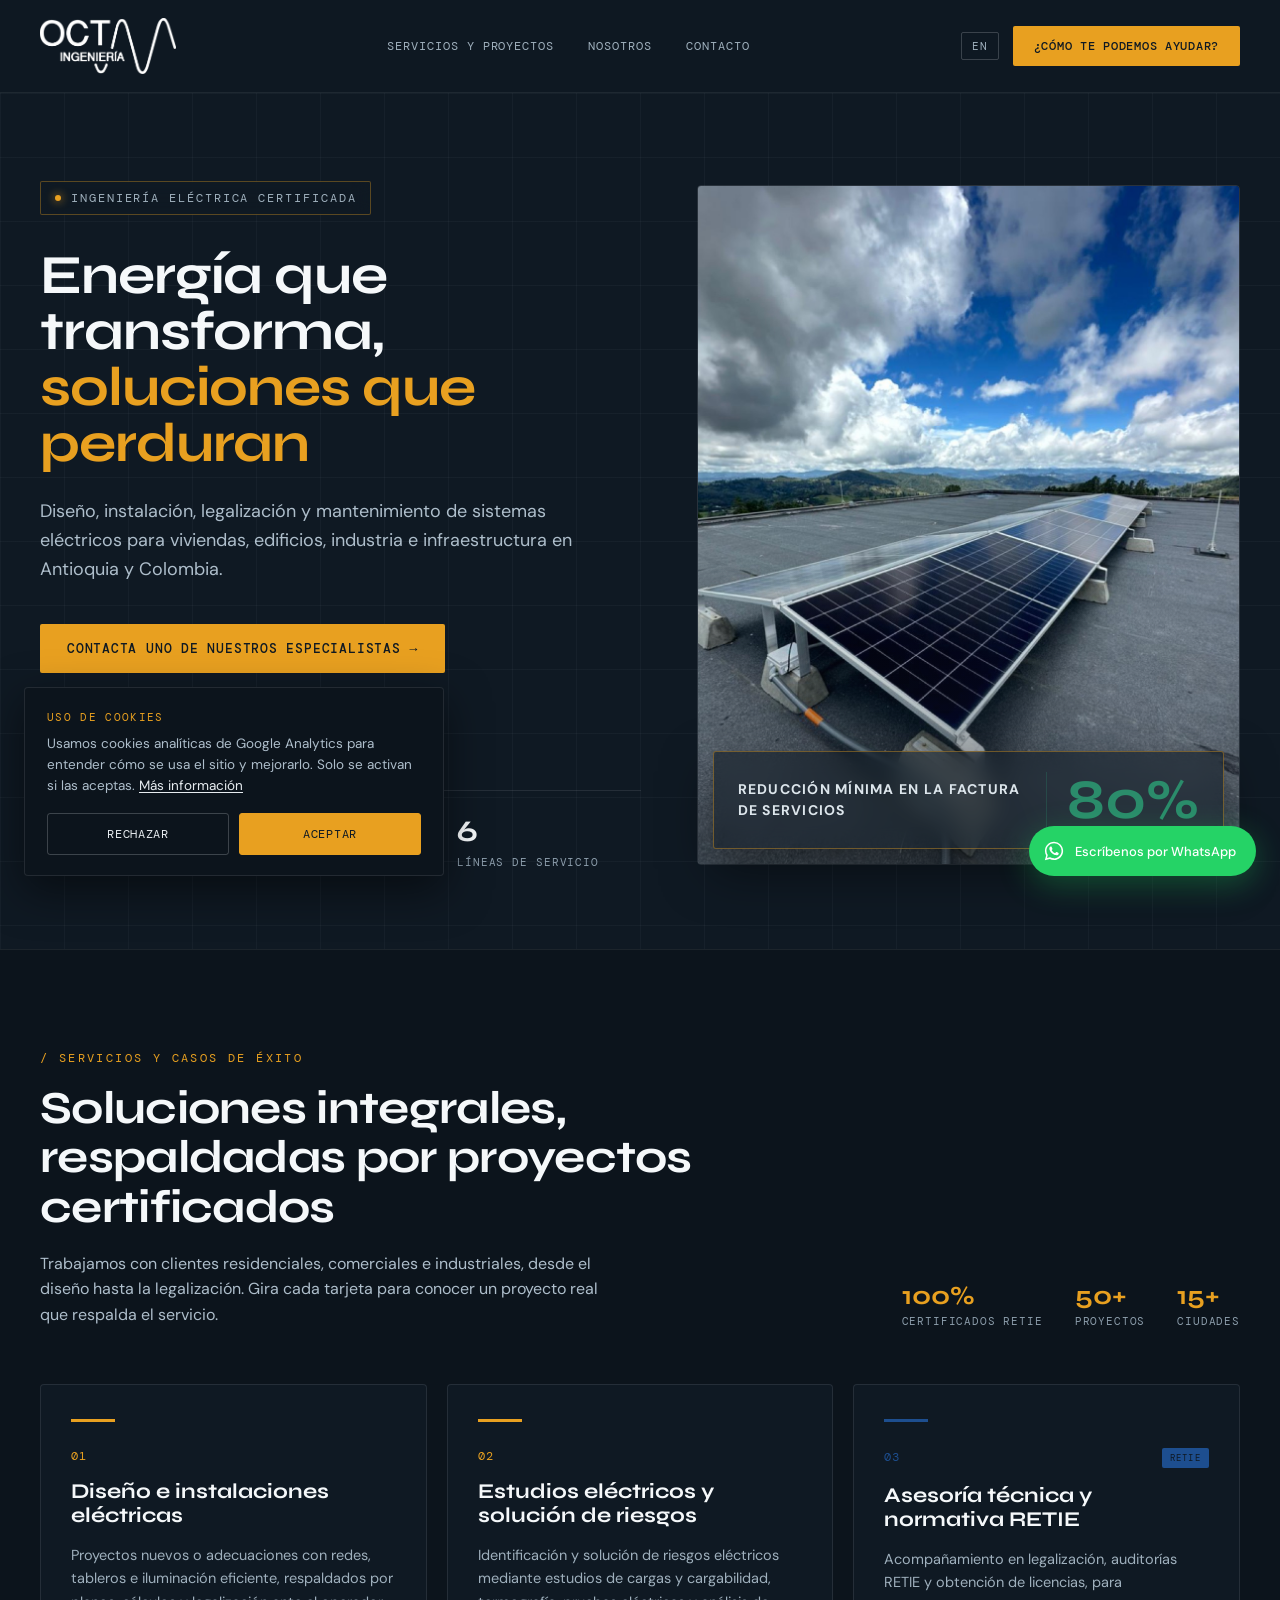
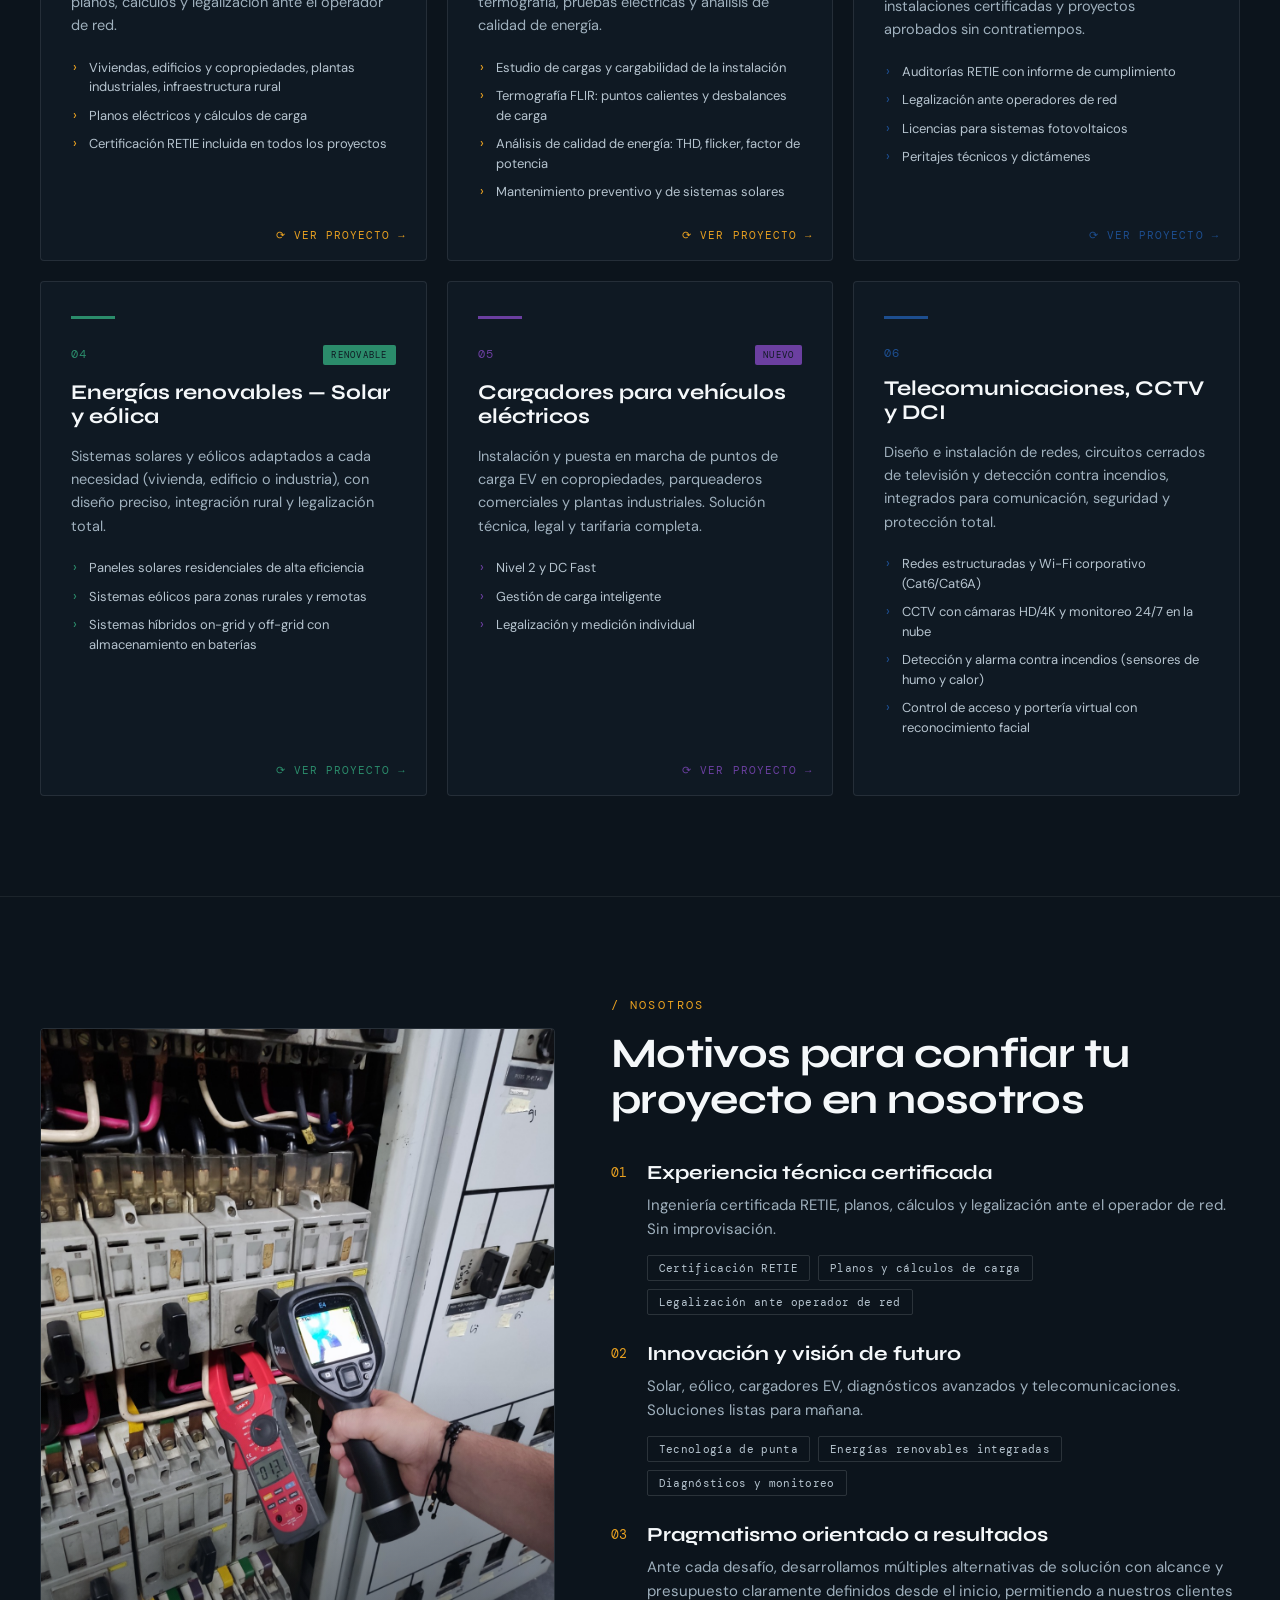
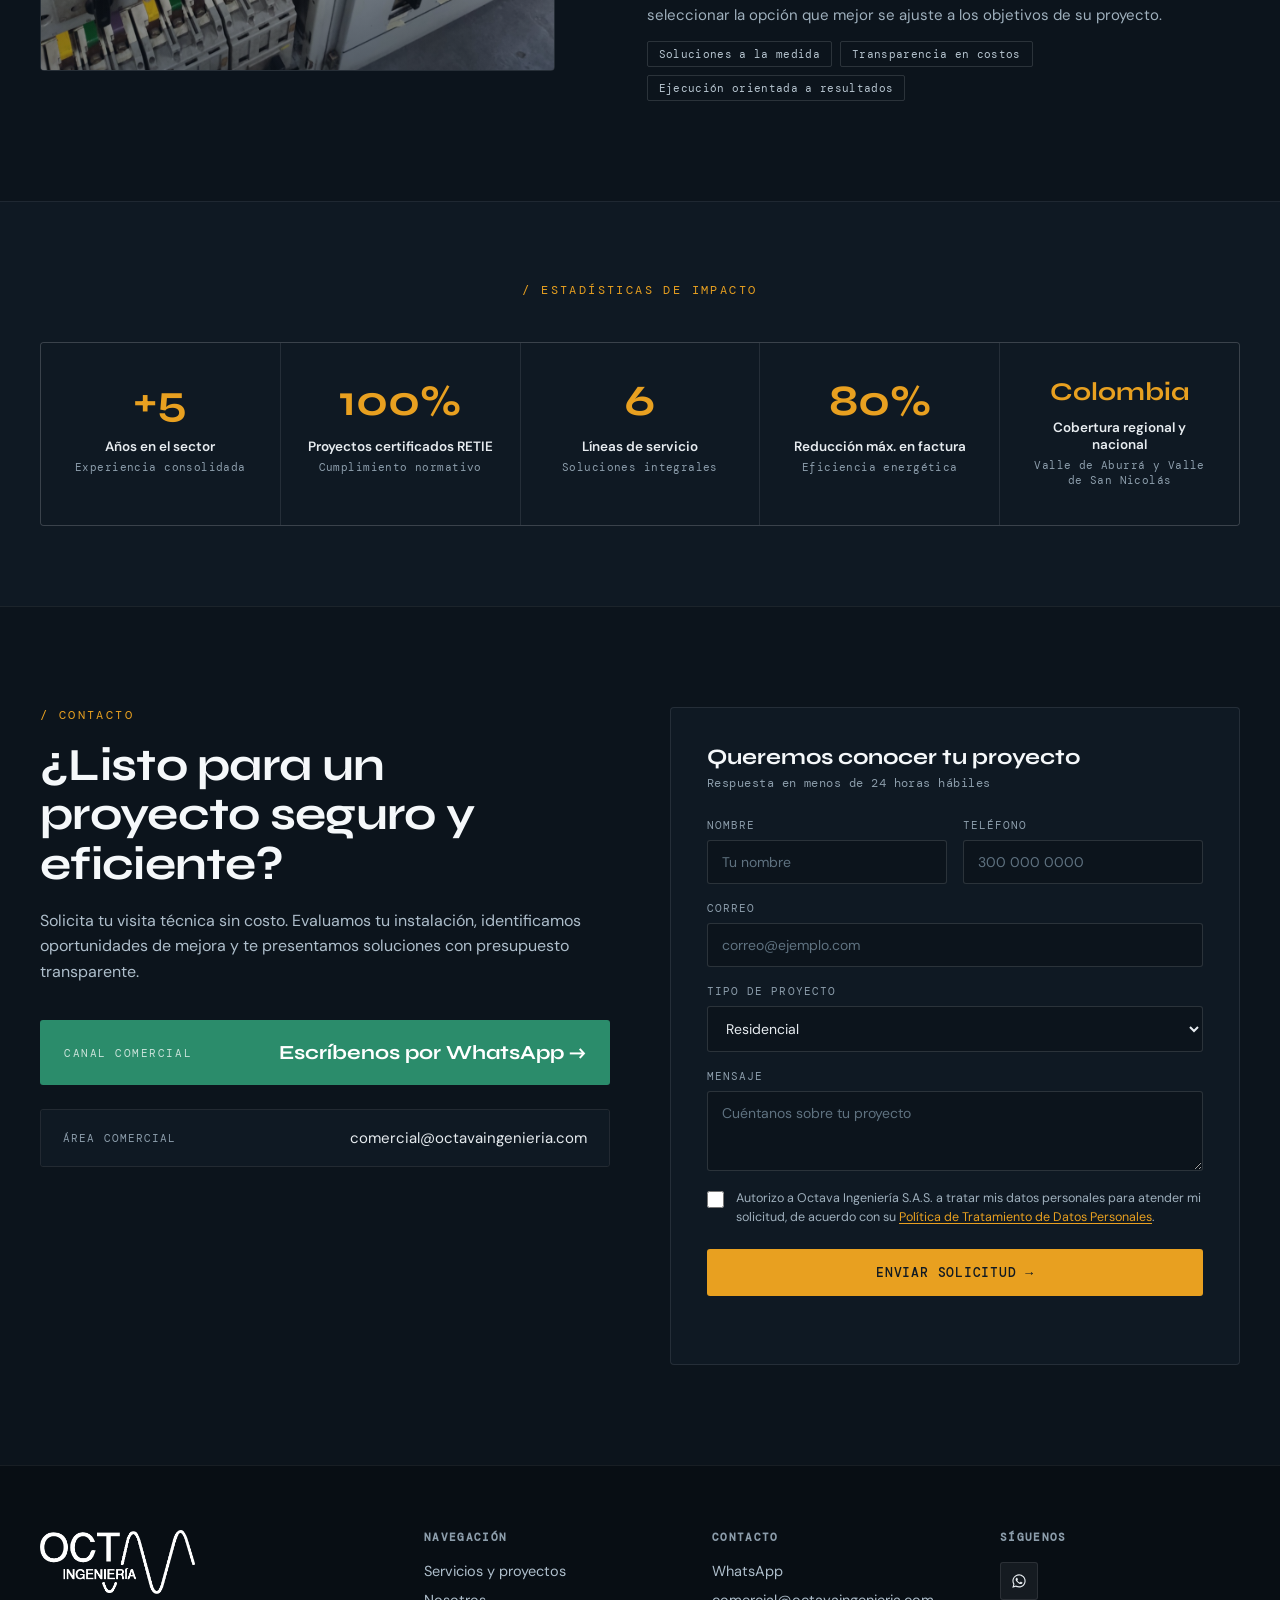
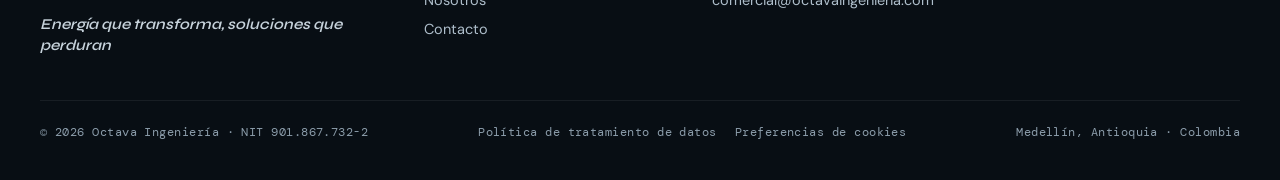
==== index.html @ 5c4cc271 "Activa GA4 con aviso de cookies, política de datos y corrige errores del formulario - GA4 (G-5WEMXD4" ====
<!DOCTYPE html>
<html lang="es">
<head>
<meta charset="UTF-8">
<meta name="viewport" content="width=device-width, initial-scale=1.0">
<!-- Google Analytics 4 (se carga solo con consentimiento) -->
<script>
  window.dataLayer = window.dataLayer || [];
  function gtag(){dataLayer.push(arguments);}
  (function () {
    var ID = "G-5WEMXD4L73", KEY = "octava_cookie_consent", loaded = false, saved = null;
    try { saved = localStorage.getItem(KEY); } catch (e) {}
    gtag("consent", "default", { ad_storage: "denied", ad_user_data: "denied", ad_personalization: "denied", analytics_storage: "denied" });
    function load() {
      window.octavaGaActive = true;
      gtag("consent", "update", { analytics_storage: "granted" });
      if (loaded) return;
      loaded = true;
      var s = document.createElement("script");
      s.async = true;
      s.src = "https://www.googletagmanager.com/gtag/js?id=" + ID;
      document.head.appendChild(s);
      gtag("js", new Date());
      gtag("config", ID);
    }
    window.octavaConsent = function (value) {
      if (value === "granted") { load(); }
      else { window.octavaGaActive = false; gtag("consent", "update", { analytics_storage: "denied" }); }
    };
    if (saved === "granted") load();
  })();
</script>
<title>Octava Ingeniería | Instalaciones Eléctricas y Energías Renovables — Medellín, Antioquia</title>
<meta name="description" content="Ingeniería eléctrica certificada RETIE en Medellín y Antioquia: instalaciones, energía solar y eólica, cargadores EV, CCTV y diagnósticos avanzados para vivienda, edificios e industria.">
<meta name="keywords" content="ingeniería eléctrica Medellín, instalaciones eléctricas Antioquia, paneles solares Medellín, cargadores eléctricos copropiedad, RETIE Colombia, mantenimiento eléctrico, energías renovables Antioquia, CCTV Medellín">
<meta name="robots" content="index, follow">
<meta name="author" content="Octava Ingeniería S.A.S.">
<link rel="canonical" href="https://octavaingenieria.com/">
<link rel="alternate" hreflang="es" href="https://octavaingenieria.com/">
<link rel="alternate" hreflang="en" href="https://octavaingenieria.com/en/">
<link rel="alternate" hreflang="x-default" href="https://octavaingenieria.com/">

<meta property="og:type" content="website">
<meta property="og:locale" content="es_CO">
<meta property="og:title" content="Octava Ingeniería | Energía que transforma, soluciones que perduran">
<meta property="og:description" content="Ingeniería eléctrica certificada para vivienda, edificios e industria en Antioquia. RETIE, solar, eólica, cargadores EV, CCTV y diagnósticos avanzados.">
<meta property="og:url" content="https://octavaingenieria.com/">
<meta property="og:site_name" content="Octava Ingeniería S.A.S.">
<meta property="og:image" content="https://octavaingenieria.com/assets/img/hero.jpg">
<meta name="twitter:card" content="summary_large_image">
<meta name="twitter:title" content="Octava Ingeniería | Energía que transforma, soluciones que perduran">
<meta name="twitter:description" content="Ingeniería eléctrica certificada para vivienda, edificios e industria en Antioquia. RETIE, solar, eólica, cargadores EV, CCTV y diagnósticos avanzados.">
<meta name="twitter:image" content="https://octavaingenieria.com/assets/img/hero.jpg">

<link rel="icon" type="image/svg+xml" href="data:image/svg+xml,%3Csvg xmlns='http://www.w3.org/2000/svg' viewBox='0 0 32 32'%3E%3Crect width='32' height='32' fill='%230F1923'/%3E%3Cpath d='M2 16 L8 16 L11 8 L16 24 L19 16 L30 16' stroke='%23E8A020' stroke-width='2.5' fill='none' stroke-linecap='square'/%3E%3C/svg%3E">

<link rel="preconnect" href="https://fonts.googleapis.com">
<link rel="preconnect" href="https://fonts.gstatic.com" crossorigin>
<link href="https://fonts.googleapis.com/css2?family=DM+Sans:opsz,wght@9..40,400;9..40,500;9..40,600;9..40,700&family=DM+Mono:wght@400;500&family=Syne:wght@600;700;800&display=swap" rel="stylesheet">
<link rel="stylesheet" href="/assets/css/style.css?v=d488192d">

<script type="application/ld+json">
{
  "@context": "https://schema.org",
  "@type": "ElectricalUtility",
  "name": "Octava Ingeniería S.A.S.",
  "alternateName": "Octava Ingeniería",
  "description": "Ingeniería eléctrica certificada RETIE en Medellín y Antioquia: instalaciones, energía solar y eólica, cargadores EV, CCTV y diagnósticos avanzados para vivienda, edificios e industria.",
  "url": "https://octavaingenieria.com/",
  "telephone": "+573193488565",
  "email": "comercial@octavaingenieria.com",
  "taxID": "901.867.732-2",
  "address": {
    "@type": "PostalAddress",
    "streetAddress": "Calle 42C #88-64",
    "addressLocality": "Medellín",
    "addressRegion": "Antioquia",
    "addressCountry": "CO"
  },
  "geo": {
    "@type": "GeoCoordinates",
    "latitude": 6.2442,
    "longitude": -75.5812
  },
  "areaServed": "CO",
  "openingHoursSpecification": [
    {
      "@type": "OpeningHoursSpecification",
      "dayOfWeek": [
        "Monday",
        "Tuesday",
        "Wednesday",
        "Thursday",
        "Friday"
      ],
      "opens": "08:00",
      "closes": "18:00"
    },
    {
      "@type": "OpeningHoursSpecification",
      "dayOfWeek": [
        "Saturday"
      ],
      "opens": "09:00",
      "closes": "13:00"
    }
  ],
  "sameAs": [
    "https://wa.me/573193488565"
  ]
}
</script>
</head>
<body>
<a class="skip-link" href="#main">Saltar al contenido principal</a>

<header class="site-nav">
  <div class="nav-row">
    <a href="/" class="nav-logo" aria-label="Octava Ingeniería S.A.S.">
      <img src="/assets/img/logo-blanco.png" alt="Octava Ingeniería S.A.S." width="175" height="56">
    </a>
    <nav class="nav-links" aria-label="Navegación principal">
      <a class="nl" href="#servicios">Servicios y proyectos</a>
      <a class="nl" href="#nosotros">Nosotros</a>
      <a class="nl" href="#contacto">Contacto</a>
    </nav>
    <div style="display:flex;align-items:center;gap:14px">
      <a class="lang-switch" href="/en/" hreflang="en">EN</a>
      <a href="#contacto" class="btn btn-amber nav-cta btn-bulb">¿Cómo te podemos ayudar?</a>
      <button type="button" class="burger r-burger" data-burger aria-label="Abrir menú" aria-expanded="false">☰</button>
    </div>
  </div>
  <nav class="mobile-menu" data-mobile-menu aria-label="Menú móvil">
    <a href="#servicios">Servicios y proyectos</a>
    <a href="#nosotros">Nosotros</a>
    <a href="#contacto">Contacto</a>
    <a class="mm-lang" href="/en/">EN</a>
  </nav>
</header>

<main id="main">

  <!-- HERO -->
  <section class="hero" id="inicio" aria-label="Hero">
    <div class="hero-grid-bg"></div>
    <div class="wrap">
      <div class="hero-inner">
        <div>
          <div class="hero-in d1 hero-eyebrow glass"><span class="dot"></span>Ingeniería eléctrica certificada</div>
          <h1 class="hero-in d2">Energía que transforma, <span class="accent">soluciones que perduran</span></h1>
          <p class="hero-sub hero-in d3">Diseño, instalación, legalización y mantenimiento de sistemas eléctricos para viviendas, edificios, industria e infraestructura en Antioquia y Colombia.</p>
          <div class="hero-ctas hero-in d4">
            <a href="#contacto" class="btn btn-amber btn-bulb">Contacta uno de nuestros especialistas →</a>
            <a href="https://wa.me/573193488565" target="_blank" rel="noopener" class="btn btn-outline btn-battery">Escríbenos por WhatsApp</a>
          </div>
          <div class="hero-figures hero-in d5">
          <div class="hero-figure">
            <div class="num">+5</div>
            <div class="lbl">Años en el sector</div>
          </div>
          <div class="hero-figure">
            <div class="num">100%</div>
            <div class="lbl">Certificados RETIE</div>
          </div>
          <div class="hero-figure">
            <div class="num">6</div>
            <div class="lbl">Líneas de servicio</div>
          </div></div>
        </div>
        <div class="hero-photo">
          <div class="hero-photo-frame">
            <img id="heroImg" src="/assets/img/hero.jpg" alt="Paneles solares fotovoltaicos instalados en cubierta, con cordillera de Antioquia al fondo — proyecto de energía solar de Octava Ingeniería" width="960" height="1200">
          </div>
          <div class="hero-badge glass hero-in d5">
            <div class="lbl">Reducción mínima en la factura de servicios</div>
            <div class="divider"></div>
            <div class="val">80%</div>
          </div>
        </div>
      </div>
    </div>
  </section>

  <!-- SERVICIOS -->
  <section id="servicios" class="section" aria-label="Servicios">
    <div class="section-inner">
      <div class="svc-head rv">
        <div class="copy">
          <div class="eyebrow">/ Servicios y casos de éxito</div>
          <h2 class="h2">Soluciones integrales, respaldadas por proyectos certificados</h2>
          <p class="lead">Trabajamos con clientes residenciales, comerciales e industriales, desde el diseño hasta la legalización. Gira cada tarjeta para conocer un proyecto real que respalda el servicio.</p>
        </div>
        <div class="svc-stats">
          <div class="stat">
            <div class="num">100%</div>
            <div class="lbl">Certificados RETIE</div>
          </div>
          <div class="stat">
            <div class="num">50+</div>
            <div class="lbl">Proyectos</div>
          </div>
          <div class="stat">
            <div class="num">15+</div>
            <div class="lbl">Ciudades</div>
          </div></div>
      </div>
      <div class="svc-grid r-svc">
      <div class="svc-card rv can-flip">
        <div class="flip-inner">
        <div class="flip-front" style="">
          <div class="bar bg-amber"></div>
          <div class="row-top">
            <span class="idx color-amber">01</span>
            
          </div>
          <h3>Diseño e instalaciones eléctricas</h3>
          <p>Proyectos nuevos o adecuaciones con redes, tableros e iluminación eficiente, respaldados por planos, cálculos y legalización ante el operador de red.</p>
          <ul class="bullets"><li><span class="chev color-amber">›</span><span>Viviendas, edificios y copropiedades, plantas industriales, infraestructura rural</span></li><li><span class="chev color-amber">›</span><span>Planos eléctricos y cálculos de carga</span></li><li><span class="chev color-amber">›</span><span>Certificación RETIE incluida en todos los proyectos</span></li></ul>
          <div class="flip-hint color-amber">⟳ Ver proyecto →</div>
        </div>
        <div class="flip-back border-amber">
          <img src="/assets/img/back-01.jpg" alt="Interior residencial con instalación de iluminación certificada por Octava Ingeniería" loading="lazy">
          <div class="scrim"></div>
          <div class="content">
            <span class="cat bg-amber">Instalación eléctrica</span>
            <div class="body">
              <ul class="bullets"></ul>
              
              <div class="loc"><span class="color-amber">◆</span>Rionegro, Antioquia · Copropiedad</div>
              <div class="title">Instalación eléctrica — Propiedad horizontal</div>
              <div>
                <div class="result-rule"></div>
                <div class="result-lbl">Resultado</div>
                <div class="result-val">Zonas comunes y apartamentos completamente iluminados</div>
              </div>
            </div>
          </div>
        </div>
        </div>
      </div>
      <div class="svc-card rv can-flip">
        <div class="flip-inner">
        <div class="flip-front" style="">
          <div class="bar bg-amber"></div>
          <div class="row-top">
            <span class="idx color-amber">02</span>
            
          </div>
          <h3>Estudios eléctricos y solución de riesgos</h3>
          <p>Identificación y solución de riesgos eléctricos mediante estudios de cargas y cargabilidad, termografía, pruebas eléctricas y análisis de calidad de energía.</p>
          <ul class="bullets"><li><span class="chev color-amber">›</span><span>Estudio de cargas y cargabilidad de la instalación</span></li><li><span class="chev color-amber">›</span><span>Termografía FLIR: puntos calientes y desbalances de carga</span></li><li><span class="chev color-amber">›</span><span>Análisis de calidad de energía: THD, flicker, factor de potencia</span></li><li><span class="chev color-amber">›</span><span>Mantenimiento preventivo y de sistemas solares</span></li></ul>
          <div class="flip-hint color-amber">⟳ Ver proyecto →</div>
        </div>
        <div class="flip-back border-amber">
          <img src="/assets/img/back-02.jpg" alt="Cámara termográfica FLIR detectando puntos calientes en un tablero eléctrico durante un diagnóstico de Octava Ingeniería" loading="lazy">
          <div class="scrim"></div>
          <div class="content">
            <span class="cat bg-amber">Termografía</span>
            <div class="body">
              <ul class="bullets"></ul>
              
              <div class="loc"><span class="color-amber">◆</span>Medellín, Antioquia · Sistema eléctrico</div>
              <div class="title">Diagnóstico termográfico — Sistema eléctrico</div>
              <div>
                <div class="result-rule"></div>
                <div class="result-lbl">Resultado</div>
                <div class="result-val">3 fallas críticas detectadas · 0 interrupciones</div>
              </div>
            </div>
          </div>
        </div>
        </div>
      </div>
      <div class="svc-card rv can-flip">
        <div class="flip-inner">
        <div class="flip-front" style="">
          <div class="bar bg-blue"></div>
          <div class="row-top">
            <span class="idx color-blue">03</span>
            <span class="tag bg-blue" style="color:#0F1923">RETIE</span>
          </div>
          <h3>Asesoría técnica y normativa RETIE</h3>
          <p>Acompañamiento en legalización, auditorías RETIE y obtención de licencias, para instalaciones certificadas y proyectos aprobados sin contratiempos.</p>
          <ul class="bullets"><li><span class="chev color-blue">›</span><span>Auditorías RETIE con informe de cumplimiento</span></li><li><span class="chev color-blue">›</span><span>Legalización ante operadores de red</span></li><li><span class="chev color-blue">›</span><span>Licencias para sistemas fotovoltaicos</span></li><li><span class="chev color-blue">›</span><span>Peritajes técnicos y dictámenes</span></li></ul>
          <div class="flip-hint color-blue">⟳ Ver proyecto →</div>
        </div>
        <div class="flip-back border-blue">
          <img src="/assets/img/back-03.jpg" alt="Tablero eléctrico industrial con conexiones de cobre revisadas durante una auditoría técnica de Octava Ingeniería" loading="lazy">
          <div class="scrim"></div>
          <div class="content">
            <span class="cat bg-blue">Industrial</span>
            <div class="body">
              <ul class="bullets"></ul>
              
              <div class="loc"><span class="color-blue">◆</span>Itagüí, Antioquia · Industrial</div>
              <div class="title">Adecuación eléctrica — Planta de producción</div>
              <div>
                <div class="result-rule"></div>
                <div class="result-lbl">Resultado</div>
                <div class="result-val">Certificado RETIE · reducción del 30% en consumo</div>
              </div>
            </div>
          </div>
        </div>
        </div>
      </div>
      <div class="svc-card rv can-flip">
        <div class="flip-inner">
        <div class="flip-front" style="">
          <div class="bar bg-green"></div>
          <div class="row-top">
            <span class="idx color-green">04</span>
            <span class="tag bg-green" style="color:#0F1923">Renovable</span>
          </div>
          <h3>Energías renovables — Solar y eólica</h3>
          <p>Sistemas solares y eólicos adaptados a cada necesidad (vivienda, edificio o industria), con diseño preciso, integración rural y legalización total.</p>
          <ul class="bullets"><li><span class="chev color-green">›</span><span>Paneles solares residenciales de alta eficiencia</span></li><li><span class="chev color-green">›</span><span>Sistemas eólicos para zonas rurales y remotas</span></li><li><span class="chev color-green">›</span><span>Sistemas híbridos on-grid y off-grid con almacenamiento en baterías</span></li></ul>
          <div class="flip-hint color-green">⟳ Ver proyecto →</div>
        </div>
        <div class="flip-back border-green">
          <img src="/assets/img/back-04.jpg" alt="Paneles solares fotovoltaicos instalados en cubierta de vivienda unifamiliar en El Retiro, Antioquia" loading="lazy">
          <div class="scrim"></div>
          <div class="content">
            <span class="cat bg-green">Solar fotovoltaico</span>
            <div class="body">
              <ul class="bullets"></ul>
              
              <div class="loc"><span class="color-green">◆</span>El Retiro, Antioquia · Residencial</div>
              <div class="title">Sistema solar fotovoltaico — Vivienda unifamiliar</div>
              <div>
                <div class="result-rule"></div>
                <div class="result-lbl">Resultado</div>
                <div class="result-val">Reducción del 80% en el valor de la factura de servicios</div>
              </div>
            </div>
          </div>
        </div>
        </div>
      </div>
      <div class="svc-card rv can-flip">
        <div class="flip-inner">
        <div class="flip-front" style="">
          <div class="bar bg-violet"></div>
          <div class="row-top">
            <span class="idx color-violet">05</span>
            <span class="tag bg-violet" style="color:#0F1923">Nuevo</span>
          </div>
          <h3>Cargadores para vehículos eléctricos</h3>
          <p>Instalación y puesta en marcha de puntos de carga EV en copropiedades, parqueaderos comerciales y plantas industriales. Solución técnica, legal y tarifaria completa.</p>
          <ul class="bullets"><li><span class="chev color-violet">›</span><span>Nivel 2 y DC Fast</span></li><li><span class="chev color-violet">›</span><span>Gestión de carga inteligente</span></li><li><span class="chev color-violet">›</span><span>Legalización y medición individual</span></li></ul>
          <div class="flip-hint color-violet">⟳ Ver proyecto →</div>
        </div>
        <div class="flip-back border-violet">
          <img src="/assets/img/back-05.jpg" alt="Vista aérea nocturna de un conjunto residencial con parqueadero preparado para cargadores de vehículos eléctricos en Envigado, Antioquia" loading="lazy">
          <div class="scrim"></div>
          <div class="content">
            <span class="cat bg-violet">Cargadores EV</span>
            <div class="body">
              <ul class="bullets"><li><span class="chev color-violet">›</span><span>Estudio de infraestructura y capacidad de la instalación</span></li><li><span class="chev color-violet">›</span><span>Instalación Nivel 2 y DC Fast</span></li><li><span class="chev color-violet">›</span><span>Smart charging: monitoreo y control remoto</span></li><li><span class="chev color-violet">›</span><span>Legalización y medición individual por usuario</span></li></ul>
              <div class="quote border-violet">“Ideal para copropiedades y parqueaderos”</div>
              <div class="loc"><span class="color-violet">◆</span>Envigado, Antioquia · Copropiedad</div>
              <div class="title">Instalación cargadores EV — Copropiedad residencial</div>
              <div>
                <div class="result-rule"></div>
                <div class="result-lbl">Resultado</div>
                <div class="result-val">8 puntos de carga · medición individual</div>
              </div>
            </div>
          </div>
        </div>
        </div>
      </div>
      <div class="svc-card rv">
        <div class="flip-inner">
        <div class="flip-front" style="">
          <div class="bar bg-blue"></div>
          <div class="row-top">
            <span class="idx color-blue">06</span>
            
          </div>
          <h3>Telecomunicaciones, CCTV y DCI</h3>
          <p>Diseño e instalación de redes, circuitos cerrados de televisión y detección contra incendios, integrados para comunicación, seguridad y protección total.</p>
          <ul class="bullets"><li><span class="chev color-blue">›</span><span>Redes estructuradas y Wi-Fi corporativo (Cat6/Cat6A)</span></li><li><span class="chev color-blue">›</span><span>CCTV con cámaras HD/4K y monitoreo 24/7 en la nube</span></li><li><span class="chev color-blue">›</span><span>Detección y alarma contra incendios (sensores de humo y calor)</span></li><li><span class="chev color-blue">›</span><span>Control de acceso y portería virtual con reconocimiento facial</span></li></ul>
          
        </div>
        </div>
      </div></div>
    </div>
  </section>

  <!-- NOSOTROS -->
  <section id="nosotros" class="section" aria-label="Nosotros">
    <div class="section-inner nos-grid rv">
      <div class="nos-photo">
        <img src="/assets/img/about.jpg" alt="Ingeniero de Octava Ingeniería realizando un diagnóstico técnico con cámara termográfica y pinza amperimétrica" width="900" height="1125" loading="lazy">
      </div>
      <div>
        <div class="eyebrow">/ Nosotros</div>
        <h2 class="nos-title">Motivos para confiar tu proyecto en nosotros</h2>
        <div class="nos-items">
          <div class="nos-item">
            <div class="num">01</div>
            <div>
              <h3>Experiencia técnica certificada</h3>
              <p>Ingeniería certificada RETIE, planos, cálculos y legalización ante el operador de red. Sin improvisación.</p>
              <div class="nos-tags"><span>Certificación RETIE</span><span>Planos y cálculos de carga</span><span>Legalización ante operador de red</span></div>
            </div>
          </div>
          <div class="nos-item">
            <div class="num">02</div>
            <div>
              <h3>Innovación y visión de futuro</h3>
              <p>Solar, eólico, cargadores EV, diagnósticos avanzados y telecomunicaciones. Soluciones listas para mañana.</p>
              <div class="nos-tags"><span>Tecnología de punta</span><span>Energías renovables integradas</span><span>Diagnósticos y monitoreo</span></div>
            </div>
          </div>
          <div class="nos-item">
            <div class="num">03</div>
            <div>
              <h3>Pragmatismo orientado a resultados</h3>
              <p>Ante cada desafío, desarrollamos múltiples alternativas de solución con alcance y presupuesto claramente definidos desde el inicio, permitiendo a nuestros clientes seleccionar la opción que mejor se ajuste a los objetivos de su proyecto.</p>
              <div class="nos-tags"><span>Soluciones a la medida</span><span>Transparencia en costos</span><span>Ejecución orientada a resultados</span></div>
            </div>
          </div></div>
      </div>
    </div>
  </section>

  <!-- STATS -->
  <section class="section section-alt" aria-label="Estadísticas">
    <div class="section-inner" style="padding-top:80px;padding-bottom:80px">
      <div class="eyebrow stats-eyebrow">/ Estadísticas de impacto</div>
      <div class="stats-grid rv">
        <div class="cell">
          <div class="val" style="font-size:clamp(34px,3.4vw,50px)">+5</div>
          <div class="lbl">Años en el sector</div>
          <div class="sub">Experiencia consolidada</div>
        </div>
        <div class="cell">
          <div class="val" style="font-size:clamp(34px,3.4vw,50px)">100%</div>
          <div class="lbl">Proyectos certificados RETIE</div>
          <div class="sub">Cumplimiento normativo</div>
        </div>
        <div class="cell">
          <div class="val" style="font-size:clamp(34px,3.4vw,50px)">6</div>
          <div class="lbl">Líneas de servicio</div>
          <div class="sub">Soluciones integrales</div>
        </div>
        <div class="cell">
          <div class="val" style="font-size:clamp(34px,3.4vw,50px)">80%</div>
          <div class="lbl">Reducción máx. en factura</div>
          <div class="sub">Eficiencia energética</div>
        </div>
        <div class="cell">
          <div class="val" style="font-size:clamp(22px,2vw,30px)">Colombia</div>
          <div class="lbl">Cobertura regional y nacional</div>
          <div class="sub">Valle de Aburrá y Valle de San Nicolás</div>
        </div></div>
    </div>
  </section>

  <!-- CONTACTO -->
  <section id="contacto" class="section" aria-label="Contacto">
    <div class="section-inner contact-grid rv">
      <div>
        <div class="eyebrow">/ Contacto</div>
        <h2 class="h2">¿Listo para un proyecto seguro y eficiente?</h2>
        <p class="lead">Solicita tu visita técnica sin costo. Evaluamos tu instalación, identificamos oportunidades de mejora y te presentamos soluciones con presupuesto transparente.</p>

        <a href="https://wa.me/573193488565" target="_blank" rel="noopener" class="wa-cta btn-battery bb-green">
          <span class="lbl">Canal comercial</span>
          <span class="cta">Escríbenos por WhatsApp →</span>
        </a>

        <div class="contact-links">
          <a href="mailto:comercial@octavaingenieria.com">
            <span class="lbl">Área comercial</span>
            <span class="val">comercial@octavaingenieria.com</span>
          </a>
        </div>
      </div>

      <div class="contact-form">
        <div class="title">Queremos conocer tu proyecto</div>
        <div class="sub">Respuesta en menos de 24 horas hábiles</div>
        <form
          name="contacto"
          method="POST"
          data-netlify="true"
          netlify-honeypot="empresa"
          action="/gracias.html"
          data-contact-form
          data-sending-label="Enviando…"
          data-success-message="Gracias. Hemos recibido tu solicitud y te contactaremos en menos de 24 horas hábiles."
          data-error-message="No pudimos enviar tu solicitud. Escríbenos directo por WhatsApp o correo."
        >
          <input type="hidden" name="form-name" value="contacto">
          <input type="hidden" name="idioma" value="es">
          <p class="hp-field"><label>No llenar / Do not fill<input name="empresa" tabindex="-1" autocomplete="off"></label></p>
          <div class="form-row2">
            <label class="field">
              <span>Nombre</span>
              <input type="text" name="nombre" required placeholder="Tu nombre">
            </label>
            <label class="field">
              <span>Teléfono</span>
              <input type="tel" name="telefono" required placeholder="300 000 0000">
            </label>
          </div>
          <label class="field">
            <span>Correo</span>
            <input type="email" name="correo" required placeholder="correo@ejemplo.com">
          </label>
          <label class="field">
            <span>Tipo de proyecto</span>
            <select name="tipo_proyecto"><option>Residencial</option><option>Comercial / copropiedad</option><option>Industrial</option><option>Energía solar / eólica</option><option>Cargadores EV</option><option>Telecomunicaciones / CCTV</option></select>
          </label>
          <label class="field">
            <span>Mensaje</span>
            <textarea rows="3" name="mensaje" placeholder="Cuéntanos sobre tu proyecto"></textarea>
          </label>
          <label class="consent">
            <input type="checkbox" name="autorizacion_datos" value="Sí, acepto la Política de Tratamiento de Datos Personales" required>
            <span>Autorizo a Octava Ingeniería S.A.S. a tratar mis datos personales para atender mi solicitud, de acuerdo con su <a href="/politica-de-datos.html" target="_blank" rel="noopener">Política de Tratamiento de Datos Personales</a>.</span>
          </label>
          <button type="submit" class="form-submit btn-bulb">Enviar solicitud →</button>
          <p class="form-note" data-form-note role="status" aria-live="polite"></p>
        </form>
      </div>
    </div>
  </section>

</main>

<!-- FOOTER -->
<footer class="site-footer">
  <div class="footer-inner">
    <div class="footer-grid">
      <div class="footer-brand">
        <img src="/assets/img/logo-blanco.png" alt="Octava Ingeniería S.A.S." width="220" height="72">
        <p>Energía que transforma, soluciones que perduran</p>
      </div>
      <div class="footer-col">
        <h4>Navegación</h4>
        <div class="links">
          <a href="#servicios">Servicios y proyectos</a>
          <a href="#nosotros">Nosotros</a>
          <a href="#contacto">Contacto</a>
        </div>
      </div>
      <div class="footer-col">
        <h4>Contacto</h4>
        <div class="links">
          <a href="https://wa.me/573193488565" target="_blank" rel="noopener">WhatsApp</a>
          <a href="mailto:comercial@octavaingenieria.com">comercial@octavaingenieria.com</a>
        </div>
      </div>
      <div class="footer-col">
        <h4>Síguenos</h4>
        <div class="footer-social">
          <a href="https://wa.me/573193488565" target="_blank" rel="noopener" aria-label="WhatsApp">
            <svg width="16" height="16" viewBox="0 0 24 24" fill="currentColor" aria-hidden="true"><path d="M12.04 2C6.58 2 2.13 6.45 2.13 11.91c0 1.75.46 3.45 1.33 4.95L2 22l5.29-1.39a9.9 9.9 0 0 0 4.75 1.21h.01c5.46 0 9.9-4.45 9.9-9.91 0-2.65-1.03-5.14-2.9-7.01A9.87 9.87 0 0 0 12.04 2zm0 18.03h-.01a8.2 8.2 0 0 1-4.2-1.15l-.3-.18-3.14.82.84-3.06-.2-.32a8.2 8.2 0 0 1-1.26-4.33c0-4.54 3.7-8.24 8.25-8.24 2.2 0 4.27.86 5.83 2.42a8.18 8.18 0 0 1 2.41 5.83c0 4.55-3.7 8.24-8.24 8.24zm4.52-6.17c-.25-.12-1.47-.72-1.7-.81-.23-.08-.4-.12-.56.13-.17.25-.65.81-.8.97-.15.17-.29.19-.54.06-.25-.12-1.05-.39-2-1.23-.74-.66-1.24-1.47-1.38-1.72-.15-.25-.02-.38.11-.51.11-.11.25-.29.37-.43.12-.15.16-.25.24-.41.08-.17.04-.31-.02-.44-.06-.12-.56-1.36-.77-1.86-.2-.48-.41-.42-.56-.43h-.48c-.17 0-.44.06-.67.31-.23.25-.87.86-.87 2.09 0 1.23.9 2.42 1.02 2.59.12.17 1.77 2.71 4.29 3.79.6.26 1.07.41 1.43.53.6.19 1.15.16 1.58.1.48-.07 1.47-.6 1.68-1.18.21-.58.21-1.07.15-1.18-.06-.1-.23-.17-.48-.29z"/></svg>
          </a>
        </div>
      </div>
    </div>
    <div class="footer-bottom">
      <span>© 2026 Octava Ingeniería · NIT 901.867.732-2</span>
      <span class="footer-legal"><a href="/politica-de-datos.html">Política de tratamiento de datos</a><button type="button" class="linklike" data-cookie-settings>Preferencias de cookies</button></span>
      <span>Medellín, Antioquia · Colombia</span>
    </div>
  </div>
</footer>

<div class="cookie-banner" data-cookie-banner role="dialog" aria-live="polite" aria-label="Uso de cookies" hidden>
  <div class="cookie-title">Uso de cookies</div>
  <p>Usamos cookies analíticas de Google Analytics para entender cómo se usa el sitio y mejorarlo. Solo se activan si las aceptas. <a href="/politica-de-datos.html#cookies">Más información</a></p>
  <div class="cookie-actions">
    <button type="button" class="cookie-reject" data-cookie-reject>Rechazar</button>
    <button type="button" class="cookie-accept" data-cookie-accept>Aceptar</button>
  </div>
</div>

<a href="https://wa.me/573193488565" target="_blank" rel="noopener" class="wa-float" aria-label="Escríbenos por WhatsApp">
  <svg viewBox="0 0 24 24" fill="currentColor" aria-hidden="true"><path d="M12.04 2C6.58 2 2.13 6.45 2.13 11.91c0 1.75.46 3.45 1.33 4.95L2 22l5.29-1.39a9.9 9.9 0 0 0 4.75 1.21h.01c5.46 0 9.9-4.45 9.9-9.91 0-2.65-1.03-5.14-2.9-7.01A9.87 9.87 0 0 0 12.04 2zm0 18.03h-.01a8.2 8.2 0 0 1-4.2-1.15l-.3-.18-3.14.82.84-3.06-.2-.32a8.2 8.2 0 0 1-1.26-4.33c0-4.54 3.7-8.24 8.25-8.24 2.2 0 4.27.86 5.83 2.42a8.18 8.18 0 0 1 2.41 5.83c0 4.55-3.7 8.24-8.24 8.24zm4.52-6.17c-.25-.12-1.47-.72-1.7-.81-.23-.08-.4-.12-.56.13-.17.25-.65.81-.8.97-.15.17-.29.19-.54.06-.25-.12-1.05-.39-2-1.23-.74-.66-1.24-1.47-1.38-1.72-.15-.25-.02-.38.11-.51.11-.11.25-.29.37-.43.12-.15.16-.25.24-.41.08-.17.04-.31-.02-.44-.06-.12-.56-1.36-.77-1.86-.2-.48-.41-.42-.56-.43h-.48c-.17 0-.44.06-.67.31-.23.25-.87.86-.87 2.09 0 1.23.9 2.42 1.02 2.59.12.17 1.77 2.71 4.29 3.79.6.26 1.07.41 1.43.53.6.19 1.15.16 1.58.1.48-.07 1.47-.6 1.68-1.18.21-.58.21-1.07.15-1.18-.06-.1-.23-.17-.48-.29z"/></svg>
  <span>Escríbenos por WhatsApp</span>
</a>

<script src="/assets/js/main.js?v=e004ccf5"></script>
</body>
</html>
---- assets/css/style.css ----
/* Octava Ingeniería — stylesheet
   Palette / type scale ported from the approved Claude Design visual reference. */

:root{
  --bg:       #0F1923;
  --bg2:      #0C141C;
  --bg3:      #080E14;
  --ink:      #E7ECF0;
  --ink-hi:   #F5F8FA;
  --muted:    #AEBECB;
  --muted2:   #9FB0BD;
  --muted3:   #8C9DAB;
  --rule:     rgba(231,236,240,0.1);
  --rule-soft:rgba(231,236,240,0.07);
  --amber:    #E8A020;
  --amber-hi: #f2af33;
  --green:    #2B8C6B;
  --green-hi: #31a37c;
  --blue:     #1D4E8F;
  --violet:   #6B3FA0;
  --fh: 'Syne', sans-serif;
  --fb: 'DM Sans', sans-serif;
  --fm: 'DM Mono', monospace;
  --nav-h: 84px;
  --ease: cubic-bezier(.2,.7,.2,1);
  --wa-green: #25D366;
}

*{ margin:0; padding:0; box-sizing:border-box; }
html{ scroll-behavior:smooth; }
body{
  background:var(--bg);
  color:var(--ink);
  font-family:var(--fb);
  -webkit-font-smoothing:antialiased;
  overflow-x:hidden;
}
a{ color:inherit; text-decoration:none; }
a:hover{ color:var(--amber); }
img{ max-width:100%; display:block; }
button{ font-family:inherit; cursor:pointer; }
ul{ list-style:none; }
::selection{ background:var(--amber); color:var(--bg); }
:focus-visible{ outline:2px solid var(--amber); outline-offset:2px; border-radius:2px; }
section, footer{ scroll-margin-top:var(--nav-h); }
input::placeholder, textarea::placeholder{ color:#5F7280; }

.skip-link{
  position:absolute; left:12px; top:-60px; z-index:2000;
  background:var(--amber); color:var(--bg); font-family:var(--fm); font-size:13px;
  padding:10px 16px; border-radius:3px; transition:top .2s;
}
.skip-link:focus{ top:12px; color:var(--bg); }

.wrap{ max-width:1280px; margin:0 auto; padding:0 40px; }

@keyframes fadeUp{ from{ opacity:0; transform:translateY(26px); } to{ opacity:1; transform:none; } }
.anim-ready .hero-in{ animation:fadeUp .7s var(--ease) both; }
.anim-ready .d1{ animation-delay:.05s; } .anim-ready .d2{ animation-delay:.15s; }
.anim-ready .d3{ animation-delay:.25s; } .anim-ready .d4{ animation-delay:.35s; }
.anim-ready .d5{ animation-delay:.45s; }
.anim-ready .rv{ opacity:0; transform:translateY(26px); transition:opacity .7s var(--ease), transform .7s var(--ease); }
.anim-ready .rv.in{ opacity:1; transform:none; }
.anim-ready .r-svc>.rv:nth-child(2), .anim-ready .r-proj>.rv:nth-child(2){ transition-delay:.08s; }
.anim-ready .r-svc>.rv:nth-child(3), .anim-ready .r-proj>.rv:nth-child(3){ transition-delay:.16s; }
.anim-ready .r-svc>.rv:nth-child(4), .anim-ready .r-proj>.rv:nth-child(4){ transition-delay:.24s; }
.anim-ready .r-svc>.rv:nth-child(5), .anim-ready .r-proj>.rv:nth-child(5){ transition-delay:.32s; }
.anim-ready .r-svc>.rv:nth-child(6), .anim-ready .r-proj>.rv:nth-child(6){ transition-delay:.4s; }

@media (prefers-reduced-motion:reduce){
  .anim-ready .hero-in{ animation:none; }
  .anim-ready .rv{ opacity:1; transform:none; transition:none; }
  .flip-inner{ transition:none; }
  html{ scroll-behavior:auto; }
}

/* ---------- buttons ---------- */
.btn{
  display:inline-flex; align-items:center; gap:10px;
  font-family:var(--fm); font-size:13px; letter-spacing:.06em; text-transform:uppercase;
  padding:15px 26px; border-radius:2px; transition:background .25s, box-shadow .25s, border-color .25s, color .25s;
  border:1px solid transparent;
}
.btn-amber{ background:var(--amber); color:var(--bg); font-weight:500; }
.btn-amber:hover{ background:var(--amber-hi); color:var(--bg); }
.btn-outline{ border-color:rgba(231,236,240,.22); color:var(--ink); }
.btn-outline:hover{ border-color:var(--green); color:#7ED0B2; }
.btn-bulb{ transition:box-shadow .25s, background .25s; }
@keyframes bulbOn{
  0%{ box-shadow:0 0 0 rgba(232,160,32,0); }
  18%{ box-shadow:0 0 16px rgba(232,160,32,.5); }
  28%{ box-shadow:0 0 2px rgba(232,160,32,.12); }
  45%{ box-shadow:0 0 20px rgba(232,160,32,.55); }
  55%{ box-shadow:0 0 10px rgba(232,160,32,.3); }
  100%{ box-shadow:0 0 24px rgba(232,160,32,.55), 0 0 64px rgba(232,160,32,.22); }
}
.btn-bulb:hover{ animation:bulbOn .6s linear forwards; }
.btn-battery{ position:relative; overflow:hidden; isolation:isolate; }
.btn-battery::before{
  content:""; position:absolute; inset:0; background:rgba(232,160,32,.14); width:0%;
  transition:width .45s var(--ease); z-index:-1;
}
.btn-battery:hover::before{ width:100%; }
.btn-battery.bb-green::before{ background:rgba(255,255,255,.16); }

.glass{ background:rgba(15,25,35,.6); backdrop-filter:blur(10px); -webkit-backdrop-filter:blur(10px); }

/* ---------- nav ---------- */
.site-nav{
  position:sticky; top:0; z-index:50; background:rgba(15,25,35,.82);
  backdrop-filter:blur(14px); -webkit-backdrop-filter:blur(14px);
  border-bottom:1px solid var(--rule-soft);
}
.nav-row{
  max-width:1280px; margin:0 auto; padding:18px 40px;
  display:flex; align-items:center; justify-content:space-between; gap:32px;
}
.nav-logo img{ height:56px; width:auto; display:block; }
.nav-links{
  display:flex; align-items:center; gap:22px;
  font-family:var(--fm); font-size:12px; letter-spacing:.08em; text-transform:uppercase; color:var(--muted2);
}
.nl{ position:relative; padding:12px 6px; }
.nl::after{
  content:""; position:absolute; left:6px; right:100%; bottom:6px; height:1px; background:var(--amber);
  transition:right .3s var(--ease);
}
.nl:hover{ color:var(--ink); }
.nl:hover::after{ right:6px; }
.nav-cta{ font-size:12px; padding:11px 20px; }
.lang-switch{
  font-family:var(--fm); font-size:11px; letter-spacing:.08em; border:1px solid rgba(231,236,240,.2);
  border-radius:2px; padding:6px 10px; color:var(--muted2);
}
.lang-switch:hover{ border-color:var(--amber); color:var(--amber); }
.burger{
  display:none; align-items:center; justify-content:center; width:44px; height:44px;
  background:none; border:1px solid rgba(231,236,240,.22); border-radius:3px; color:var(--ink); font-size:18px;
}
.mobile-menu{
  display:none; flex-direction:column; background:var(--bg2); border-top:1px solid rgba(231,236,240,.1);
  padding:8px 20px 16px; font-family:var(--fm); font-size:13px; letter-spacing:.08em; text-transform:uppercase; color:#C7D3DC;
}
@media (max-width:960px){ .mobile-menu.open{ display:flex; } }
.mobile-menu a{ padding:14px 4px; border-bottom:1px solid rgba(231,236,240,.07); }
.mobile-menu a:last-child{ border-bottom:none; }
.mobile-menu .mm-lang{ margin-top:6px; color:var(--amber); }

/* ---------- hero ---------- */
.hero{ position:relative; }
.hero-grid-bg{
  position:absolute; inset:0;
  background-image:linear-gradient(rgba(231,236,240,.035) 1px,transparent 1px),
                    linear-gradient(90deg,rgba(231,236,240,.035) 1px,transparent 1px);
  background-size:64px 64px; pointer-events:none;
}
.hero-inner{
  position:relative; display:grid; grid-template-columns:1.05fr .95fr; gap:56px; align-items:center;
  padding:88px 0 80px; min-height:600px;
}
.hero-eyebrow{
  display:inline-flex; align-items:center; gap:10px; font-family:var(--fm); font-size:12px; letter-spacing:.16em;
  text-transform:uppercase; color:var(--muted2); border:1px solid rgba(232,160,32,.35); padding:8px 14px;
  border-radius:2px; margin-bottom:32px;
}
.hero-eyebrow .dot{ width:6px; height:6px; background:var(--amber); border-radius:50%; box-shadow:0 0 10px var(--amber); }
.hero h1{
  font-family:var(--fh); font-weight:700; font-size:55px; line-height:1.02; letter-spacing:-.02em; color:var(--ink-hi);
}
.hero h1 .accent{ color:var(--amber); }
.hero-sub{ margin-top:26px; max-width:540px; font-size:18px; line-height:1.6; color:var(--muted); }
.hero-ctas{ margin-top:40px; display:flex; gap:16px; flex-wrap:wrap; }
.hero-figures{ margin-top:52px; display:flex; border-top:1px solid var(--rule); }
.hero-figure{ flex:1; padding:22px 24px 0 0; }
.hero-figure + .hero-figure{ border-left:1px solid var(--rule); padding-left:24px; }
.hero-figure .num{ font-family:var(--fh); font-weight:700; font-size:30px; color:var(--ink-hi); }
.hero-figure .lbl{ font-family:var(--fm); font-size:11px; letter-spacing:.08em; text-transform:uppercase; color:var(--muted3); margin-top:6px; }

.hero-photo{ position:relative; }
.hero-photo-frame{
  position:relative; aspect-ratio:4/5; border-radius:4px; overflow:hidden; border:1px solid rgba(231,236,240,.12);
}
.hero-photo-frame img{ width:100%; height:100%; object-fit:cover; transform:scale(1.1); will-change:transform; }
.hero-photo-frame::after{
  content:""; position:absolute; inset:0; background:linear-gradient(180deg,rgba(15,25,35,0) 55%,rgba(15,25,35,.55) 100%);
}
.hero-badge{
  position:absolute; bottom:16px; left:16px; right:16px; border:1px solid rgba(232,160,32,.4); border-radius:3px;
  padding:20px 24px; box-shadow:0 20px 50px rgba(0,0,0,.5); display:flex; align-items:center; gap:20px; z-index:2;
}
.hero-badge .lbl{ flex:1; font-weight:700; font-size:14px; letter-spacing:.09em; text-transform:uppercase; color:#DDE6EC; line-height:1.5; }
.hero-badge .divider{ width:1px; align-self:stretch; background:rgba(43,140,107,.28); flex-shrink:0; }
.hero-badge .val{ font-family:var(--fh); font-weight:700; font-size:56px; color:var(--green); line-height:1; text-align:right; flex-shrink:0; }

/* ---------- section shells ---------- */
.section{ position:relative; background:var(--bg2); border-top:1px solid var(--rule-soft); }
.section-alt{ background:var(--bg); }
.section-inner{ max-width:1280px; margin:0 auto; padding:100px 40px; }
.eyebrow{ font-family:var(--fm); font-size:12px; letter-spacing:.2em; text-transform:uppercase; color:var(--amber); margin-bottom:18px; }
.h2{ font-family:var(--fh); font-weight:700; font-size:clamp(30px,3.6vw,46px); line-height:1.08; letter-spacing:-.015em; color:var(--ink-hi); }
.lead{ margin-top:18px; max-width:580px; font-size:16px; line-height:1.6; color:var(--muted); }

/* ---------- servicios ---------- */
.svc-head{ display:flex; justify-content:space-between; align-items:flex-end; gap:40px; flex-wrap:wrap; margin-bottom:56px; }
.svc-head .copy{ max-width:680px; }
.svc-stats{ display:flex; gap:32px; }
.svc-stats .stat .num{ font-family:var(--fh); font-weight:700; font-size:26px; color:var(--amber); }
.svc-stats .stat .lbl{ font-family:var(--fm); font-size:10.5px; letter-spacing:.08em; text-transform:uppercase; color:var(--muted3); margin-top:4px; }

.svc-grid{ display:grid; grid-template-columns:repeat(3,1fr); gap:20px; }
.svc-card{ perspective:1400px; }
.svc-card.can-flip{ cursor:pointer; }
.flip-inner{ position:relative; height:100%; min-height:340px; transition:transform .55s ease-in-out; transform-style:preserve-3d; }
.svc-card.flipped .flip-inner,
.svc-card.can-flip:hover .flip-inner{ transform:rotateY(180deg); }
.flip-front, .flip-back{ backface-visibility:hidden; -webkit-backface-visibility:hidden; }
.flip-front{
  background:var(--bg); border:1px solid var(--rule); border-radius:4px; padding:34px 30px 58px;
  position:relative; height:100%; display:flex; flex-direction:column;
}
.flip-front .bar{ height:3px; width:44px; margin-bottom:26px; }
.flip-front .row-top{ display:flex; align-items:baseline; justify-content:space-between; margin-bottom:16px; }
.flip-front .idx{ font-family:var(--fm); font-size:12px; letter-spacing:.1em; }
.flip-front .tag{ font-family:var(--fm); font-size:9px; letter-spacing:.14em; text-transform:uppercase; color:var(--bg); padding:4px 8px; border-radius:2px; }
.flip-front h3{ font-family:var(--fh); font-weight:700; font-size:21px; line-height:1.18; color:var(--ink-hi); margin-bottom:14px; min-height:50px; }
.flip-front p{ font-size:14.5px; line-height:1.62; color:var(--muted2); }
.flip-front .bullets{ margin-top:20px; display:flex; flex-direction:column; gap:9px; }
.flip-front .bullets li{ display:flex; gap:10px; font-size:13px; line-height:1.5; color:#B6C4CF; }
.flip-front .bullets .chev{ flex-shrink:0; font-family:var(--fm); }
.flip-front .flip-hint{
  position:absolute; bottom:18px; right:20px; display:inline-flex; align-items:center; gap:7px;
  font-family:var(--fm); font-size:10.5px; letter-spacing:.1em; text-transform:uppercase;
}

.flip-back{
  position:absolute; inset:0; border-radius:4px; overflow:hidden; transform:rotateY(180deg); background:var(--bg2);
  border:1px solid var(--rule);
}
.flip-back img{ position:absolute; inset:0; width:100%; height:100%; object-fit:cover; }
.flip-back .scrim{ position:absolute; inset:0; background:linear-gradient(180deg,rgba(12,20,28,.45) 0%,rgba(12,20,28,.92) 100%); }
.flip-back .content{ position:relative; height:100%; display:flex; flex-direction:column; padding:26px 26px 24px; }
.flip-back .cat{
  align-self:flex-start; font-family:var(--fm); font-size:9.5px; letter-spacing:.14em; text-transform:uppercase;
  color:var(--ink-hi); padding:5px 10px; border-radius:2px;
}
.flip-back .body{ margin-top:auto; display:flex; flex-direction:column; gap:12px; }
.flip-back .bullets{ display:flex; flex-direction:column; gap:6px; }
.flip-back .bullets li{ display:flex; gap:9px; font-size:12.5px; line-height:1.45; color:#DDE6EC; }
.flip-back .quote{ border-left:3px solid; padding:2px 0 2px 14px; font-family:var(--fh); font-weight:700; font-size:15px; color:var(--ink-hi); }
.flip-back .loc{ display:flex; align-items:center; gap:7px; font-family:var(--fm); font-size:11px; letter-spacing:.04em; color:#C7D3DC; }
.flip-back .title{ font-family:var(--fh); font-weight:700; font-size:19px; line-height:1.22; color:var(--ink-hi); }
.flip-back .result-rule{ height:1px; background:rgba(231,236,240,.18); margin-bottom:10px; }
.flip-back .result-lbl{ font-family:var(--fm); font-size:10px; letter-spacing:.1em; text-transform:uppercase; color:var(--muted); }
.flip-back .result-val{ font-family:var(--fb); font-weight:600; font-size:15px; color:#fff; margin-top:4px; line-height:1.35; }

.color-amber{ color:var(--amber); } .bg-amber{ background:var(--amber); }
.color-green{ color:var(--green); } .bg-green{ background:var(--green); }
.color-blue{ color:var(--blue); } .bg-blue{ background:var(--blue); }
.color-violet{ color:var(--violet); } .bg-violet{ background:var(--violet); }
.border-amber{ border-color:var(--amber); } .border-green{ border-color:var(--green); }
.border-blue{ border-color:var(--blue); } .border-violet{ border-color:var(--violet); }

/* ---------- nosotros ---------- */
.nos-grid{ display:grid; grid-template-columns:.9fr 1.1fr; gap:56px; align-items:center; }
.nos-photo{ position:relative; aspect-ratio:4/5; border-radius:4px; overflow:hidden; border:1px solid rgba(231,236,240,.12); }
.nos-photo img{ width:100%; height:100%; object-fit:cover; display:block; }
.nos-photo::after{ content:""; position:absolute; inset:0; background:linear-gradient(180deg,rgba(15,25,35,0) 55%,rgba(15,25,35,.5) 100%); }
.nos-title{ font-family:var(--fh); font-weight:700; font-size:clamp(28px,3.4vw,42px); line-height:1.08; letter-spacing:-.015em; color:var(--ink-hi); margin-bottom:38px; }
.nos-items{ display:flex; flex-direction:column; gap:26px; }
.nos-item{ display:flex; gap:20px; }
.nos-item .num{ font-family:var(--fm); font-size:13px; color:var(--amber); padding-top:4px; flex-shrink:0; }
.nos-item h3{ font-family:var(--fh); font-weight:700; font-size:20px; color:var(--ink-hi); margin-bottom:8px; }
.nos-item p{ font-size:15px; line-height:1.6; color:var(--muted2); margin-bottom:14px; }
.nos-tags{ display:flex; flex-wrap:wrap; gap:8px; }
.nos-tags span{ font-family:var(--fm); font-size:11px; letter-spacing:.03em; color:#B6C4CF; border:1px solid rgba(231,236,240,.14); padding:5px 11px; border-radius:2px; }

/* ---------- stats bar ---------- */
.stats-eyebrow{ text-align:center; margin-bottom:44px; }
.stats-grid{ display:grid; grid-template-columns:repeat(5,1fr); gap:1px; background:var(--rule); border:1px solid var(--rule); border-radius:4px; overflow:hidden; }
.stats-grid .cell{ background:var(--bg); padding:36px 24px; text-align:center; }
.stats-grid .val{ font-family:var(--fh); font-weight:700; line-height:1.02; color:var(--amber); }
.stats-grid .lbl{ font-family:var(--fb); font-weight:600; font-size:13.5px; color:var(--ink); margin-top:14px; }
.stats-grid .sub{ font-family:var(--fm); font-size:10.5px; letter-spacing:.04em; color:var(--muted3); margin-top:6px; line-height:1.4; }

/* ---------- contacto ---------- */
.contact-grid{ display:grid; grid-template-columns:1fr 1fr; gap:60px; }
.wa-cta{
  margin-top:36px; display:flex; align-items:center; justify-content:space-between; gap:16px; padding:20px 24px;
  background:var(--green); border-radius:3px;
}
.wa-cta .lbl{ font-family:var(--fm); font-size:11px; letter-spacing:.14em; text-transform:uppercase; color:rgba(255,255,255,.75); }
.wa-cta .cta{ font-family:var(--fh); font-weight:700; font-size:20px; color:#fff; }
.contact-links{ margin-top:24px; display:flex; flex-direction:column; border:1px solid var(--rule); border-radius:3px; overflow:hidden; }
.contact-links a{
  display:flex; align-items:center; justify-content:space-between; gap:16px; padding:18px 22px; background:var(--bg);
  border-bottom:1px solid var(--rule);
}
.contact-links a:last-child{ border-bottom:none; }
.contact-links a:hover{ background:#111d27; }
.contact-links .lbl{ font-family:var(--fm); font-size:11px; letter-spacing:.1em; text-transform:uppercase; color:var(--muted3); }
.contact-links .val{ font-size:15px; color:var(--ink); }
.contact-meta{ margin-top:28px; display:flex; flex-direction:column; gap:10px; }
.contact-meta .row{ display:flex; gap:10px; font-size:13.5px; color:var(--muted2); }
.contact-meta .row .lbl{ font-family:var(--fm); font-size:11px; letter-spacing:.06em; text-transform:uppercase; color:var(--muted3); min-width:120px; }

.contact-form{ background:var(--bg); border:1px solid var(--rule); border-radius:4px; padding:36px; }
.contact-form .title{ font-family:var(--fh); font-weight:700; font-size:22px; color:var(--ink-hi); margin-bottom:6px; }
.contact-form .sub{ font-family:var(--fm); font-size:11.5px; letter-spacing:.04em; color:var(--muted3); margin-bottom:28px; }
.contact-form form{ display:flex; flex-direction:column; gap:18px; }
.form-row2{ display:grid; grid-template-columns:1fr 1fr; gap:16px; }
.field{ display:flex; flex-direction:column; gap:8px; }
.field span{ font-family:var(--fm); font-size:10.5px; letter-spacing:.1em; text-transform:uppercase; color:var(--muted3); }
.field input, .field select, .field textarea{
  background:var(--bg2); border:1px solid rgba(231,236,240,.14); border-radius:3px; padding:12px 14px;
  color:var(--ink); font-family:var(--fb); font-size:14px; outline:none; width:100%;
}
.field input:focus, .field select:focus, .field textarea:focus{ border-color:var(--amber); }
.field select{ cursor:pointer; }
.field select option{ background:var(--bg2); color:var(--ink); }
.field textarea{ resize:vertical; }
.form-submit{
  margin-top:4px; font-family:var(--fm); font-size:13px; letter-spacing:.06em; text-transform:uppercase; padding:15px;
  background:var(--amber); color:var(--bg); font-weight:500; border:none; border-radius:3px;
}
.form-submit:hover{ background:var(--amber-hi); }
.form-submit:disabled{ opacity:.65; cursor:default; }
.form-note{ margin-top:14px; font-size:13px; line-height:1.5; }
.form-note.ok{ color:#7ED0B2; }
.form-note.err{ color:#E88; }
.hp-field{ position:absolute; left:-9999px; width:1px; height:1px; overflow:hidden; }
.consent{ display:flex; gap:12px; align-items:flex-start; font-size:12.5px; line-height:1.55; color:var(--muted2); cursor:pointer; }
.consent input{ flex-shrink:0; width:17px; height:17px; margin-top:2px; accent-color:var(--amber); cursor:pointer; }
.consent a{ color:var(--amber); text-decoration:underline; text-underline-offset:2px; }

/* ---------- cookie banner ---------- */
.cookie-banner{
  position:fixed; left:24px; bottom:24px; z-index:1000; max-width:420px;
  background:var(--bg2); border:1px solid var(--rule); border-radius:4px; padding:22px 22px 20px;
  box-shadow:0 14px 44px rgba(0,0,0,.5);
}
.cookie-banner[hidden]{ display:none; }
.cookie-title{ font-family:var(--fm); font-size:11px; letter-spacing:.12em; text-transform:uppercase; color:var(--amber); margin-bottom:10px; }
.cookie-banner p{ font-size:13.5px; line-height:1.55; color:var(--muted); }
.cookie-banner a{ color:var(--ink); text-decoration:underline; text-underline-offset:2px; }
.cookie-banner a:hover{ color:var(--amber); }
.cookie-actions{ display:flex; gap:10px; margin-top:16px; }
.cookie-actions button{
  flex:1; font-family:var(--fm); font-size:12px; letter-spacing:.06em; text-transform:uppercase;
  padding:12px 14px; border-radius:3px; border:1px solid rgba(231,236,240,.22); background:transparent; color:var(--ink);
}
.cookie-actions button:hover{ border-color:var(--amber); color:var(--amber); }
.cookie-actions .cookie-accept{ background:var(--amber); border-color:var(--amber); color:var(--bg); }
.cookie-actions .cookie-accept:hover{ background:var(--amber-hi); color:var(--bg); }

/* ---------- legal page ---------- */
.legal{ background:var(--bg2); }
.legal-inner{ max-width:820px; margin:0 auto; padding:72px 40px 96px; }
.legal h1{ font-family:var(--fh); font-weight:700; font-size:clamp(30px,3.6vw,44px); line-height:1.1; letter-spacing:-.015em; color:var(--ink-hi); }
.legal-meta{ margin-top:14px; font-family:var(--fm); font-size:12px; letter-spacing:.04em; color:var(--muted3); }
.legal h2{ font-family:var(--fh); font-weight:700; font-size:20px; color:var(--ink-hi); margin:44px 0 14px; scroll-margin-top:calc(var(--nav-h) + 16px); }
.legal p, .legal li{ font-size:15px; line-height:1.7; color:var(--muted); }
.legal p + p{ margin-top:12px; }
.legal ul{ list-style:disc; padding-left:22px; margin:12px 0; display:flex; flex-direction:column; gap:8px; }
.legal li::marker{ color:var(--amber); }
.legal strong{ color:var(--ink); font-weight:600; }
.legal a{ color:var(--amber); text-decoration:underline; text-underline-offset:2px; }
.legal code{ font-family:var(--fm); font-size:13px; color:var(--ink); background:rgba(231,236,240,.06); padding:1px 5px; border-radius:2px; }

.footer-legal{ display:flex; gap:18px; flex-wrap:wrap; }
.footer-legal a:hover, .linklike:hover{ color:var(--amber); }
.linklike{ background:none; border:0; padding:0; color:inherit; font:inherit; letter-spacing:inherit; cursor:pointer; }

/* ---------- footer ---------- */
.site-footer{ position:relative; background:var(--bg3); border-top:1px solid var(--rule-soft); }
.footer-inner{ max-width:1280px; margin:0 auto; padding:64px 40px 40px; }
.footer-grid{ display:grid; grid-template-columns:1.4fr 1fr 1fr 1fr; gap:48px; padding-bottom:44px; border-bottom:1px solid var(--rule-soft); }
.footer-brand img{ height:64px; width:auto; margin-bottom:20px; }
.footer-brand p{ font-family:var(--fh); font-weight:600; color:#C7D3DC; max-width:320px; line-height:1.4; font-style:italic; font-size:15px; }
.footer-col h4{ font-family:var(--fm); font-size:11px; letter-spacing:.12em; text-transform:uppercase; color:var(--muted3); margin-bottom:18px; }
.footer-col .links{ display:flex; flex-direction:column; gap:11px; font-size:14.5px; color:var(--muted); }
.footer-social{ display:flex; gap:10px; }
.footer-social a{
  display:inline-flex; align-items:center; justify-content:center; width:38px; height:38px; border-radius:3px;
  background:rgba(231,236,240,.06); border:1px solid var(--rule);
}
.footer-social a:hover{ background:rgba(37,211,102,.15); border-color:var(--wa-green); color:var(--wa-green); }
.footer-bottom{
  display:flex; justify-content:space-between; align-items:center; gap:20px; flex-wrap:wrap; padding-top:24px;
  font-family:var(--fm); font-size:11.5px; letter-spacing:.04em; color:var(--muted3);
}

/* ---------- WhatsApp float button ---------- */
.wa-float{
  position:fixed; bottom:24px; right:24px; z-index:900; display:flex; align-items:center; gap:10px;
  background:var(--wa-green); color:#fff; border-radius:50px; padding:14px 20px 14px 14px;
  box-shadow:0 8px 32px rgba(37,211,102,.32); font-size:13px; font-weight:500; transition:transform .25s var(--ease), box-shadow .25s;
}
.wa-float:hover{ color:#fff; transform:translateY(-2px); box-shadow:0 12px 40px rgba(37,211,102,.42); }
.wa-float svg{ width:22px; height:22px; flex-shrink:0; }

/* ---------- responsive ---------- */
.r-burger{ display:none; }
@media (max-width:960px){
  .r-burger{ display:inline-flex; }
  .nav-links{ display:none; }
  .hero-inner{ grid-template-columns:1fr; padding:64px 0 56px; min-height:0; gap:40px; }
  .svc-grid{ grid-template-columns:repeat(2,1fr); }
  .nos-grid{ grid-template-columns:1fr; gap:40px; padding-top:72px; padding-bottom:72px; }
  .stats-grid{ grid-template-columns:repeat(2,1fr); }
  .contact-grid{ grid-template-columns:1fr; gap:40px; }
  .footer-grid{ grid-template-columns:1fr 1fr; gap:32px; }
}
@media (max-width:600px){
  .wrap, .section-inner, .nav-row, .footer-inner{ padding-left:20px; padding-right:20px; }
  .nav-row{ padding-top:14px; padding-bottom:14px; gap:14px; }
  .nav-cta{ display:none; }
  .hero h1{ font-size:38px; }
  .svc-grid{ grid-template-columns:1fr; }
  .stats-grid{ grid-template-columns:1fr; }
  .form-row2{ grid-template-columns:1fr; }
  .footer-grid{ grid-template-columns:1fr; }
  .wa-float span{ display:none; }
  .wa-float{ padding:14px; border-radius:50%; }
  .cookie-banner{ left:12px; right:12px; bottom:12px; max-width:none; }
  .legal-inner{ padding:48px 20px 72px; }
}
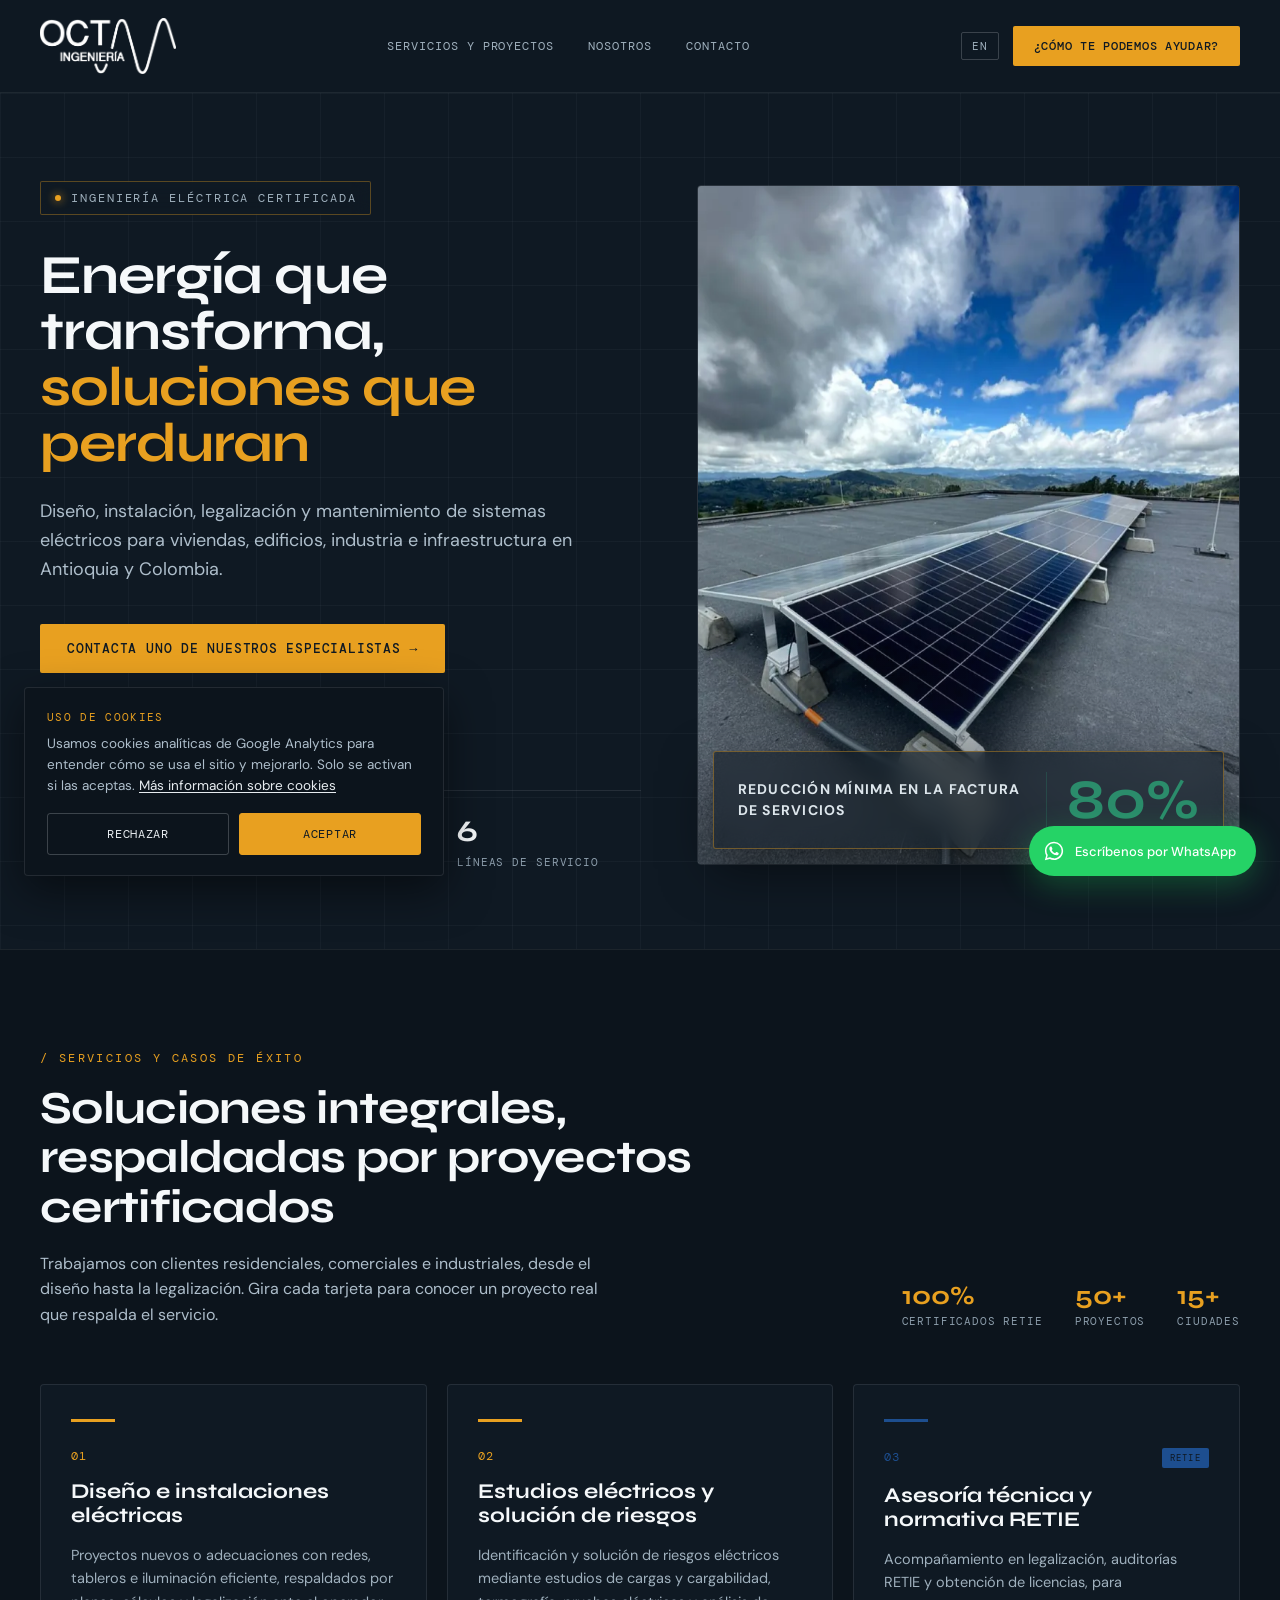
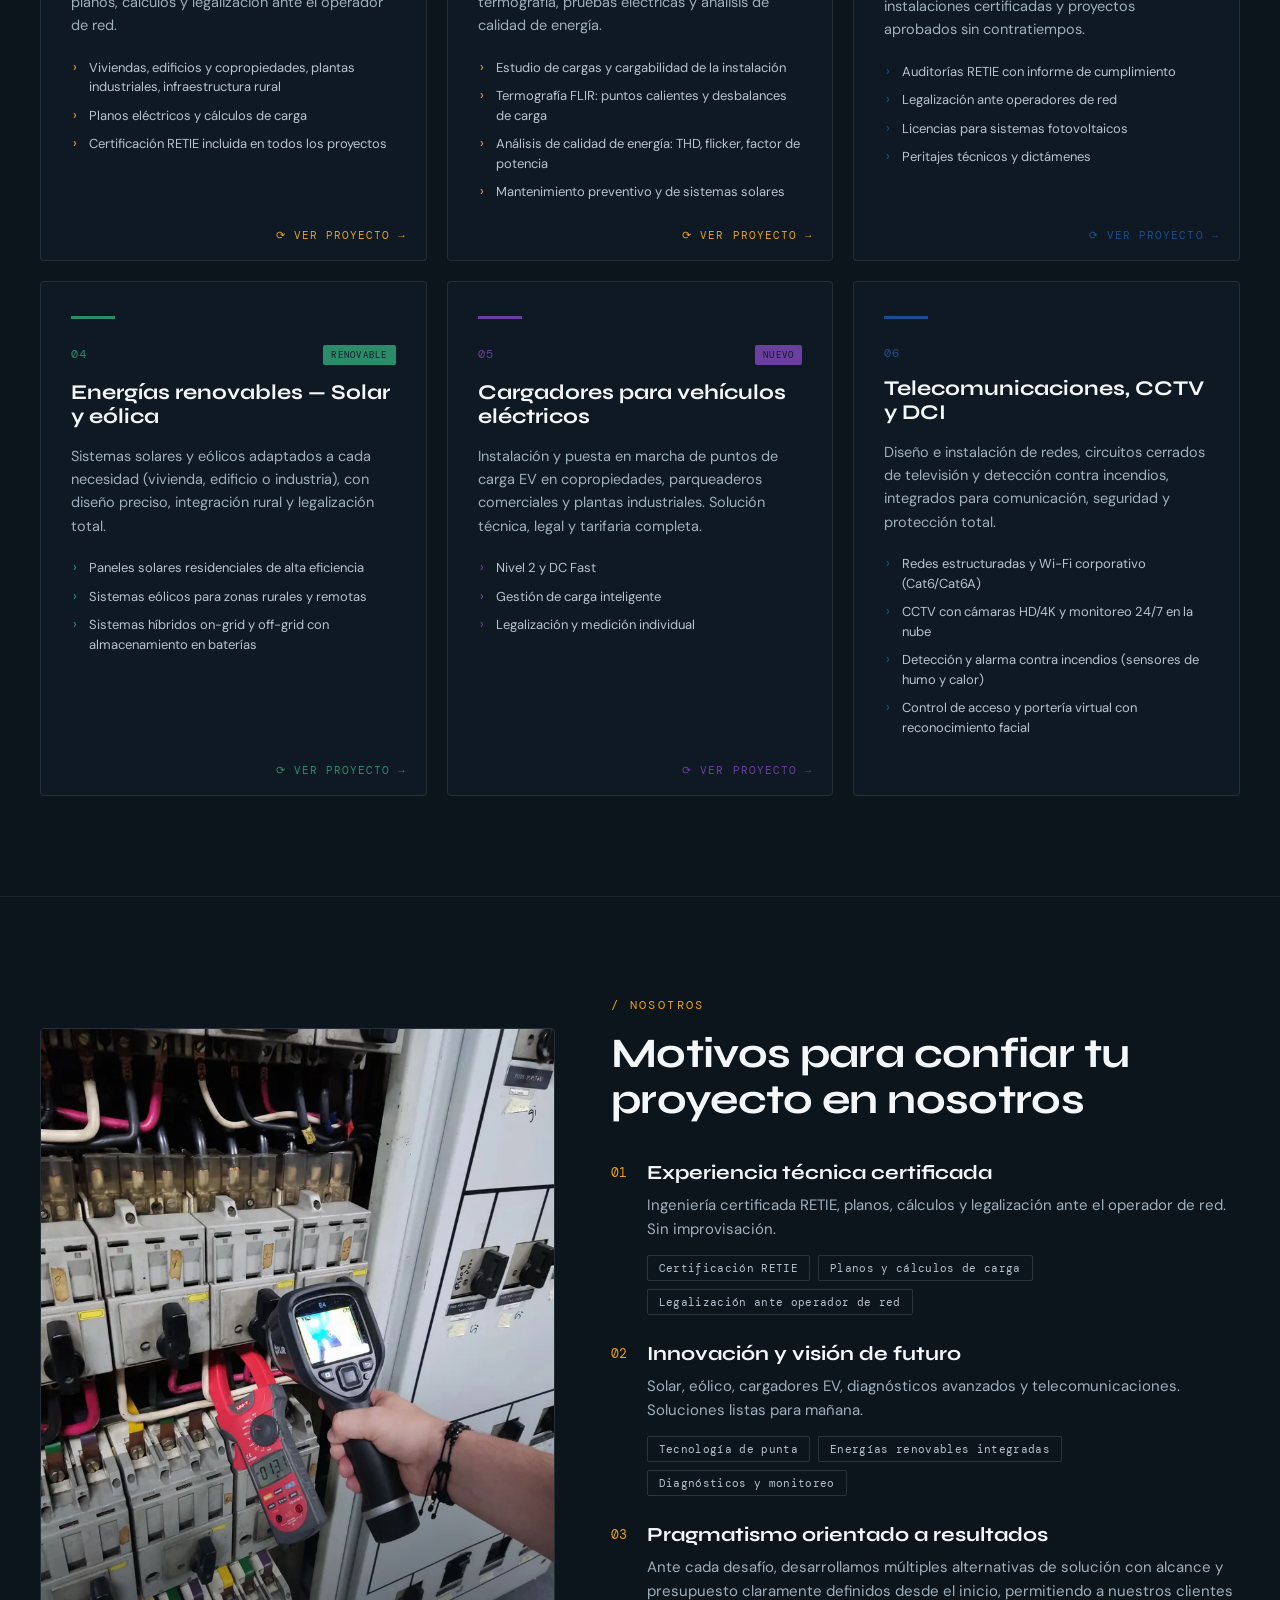
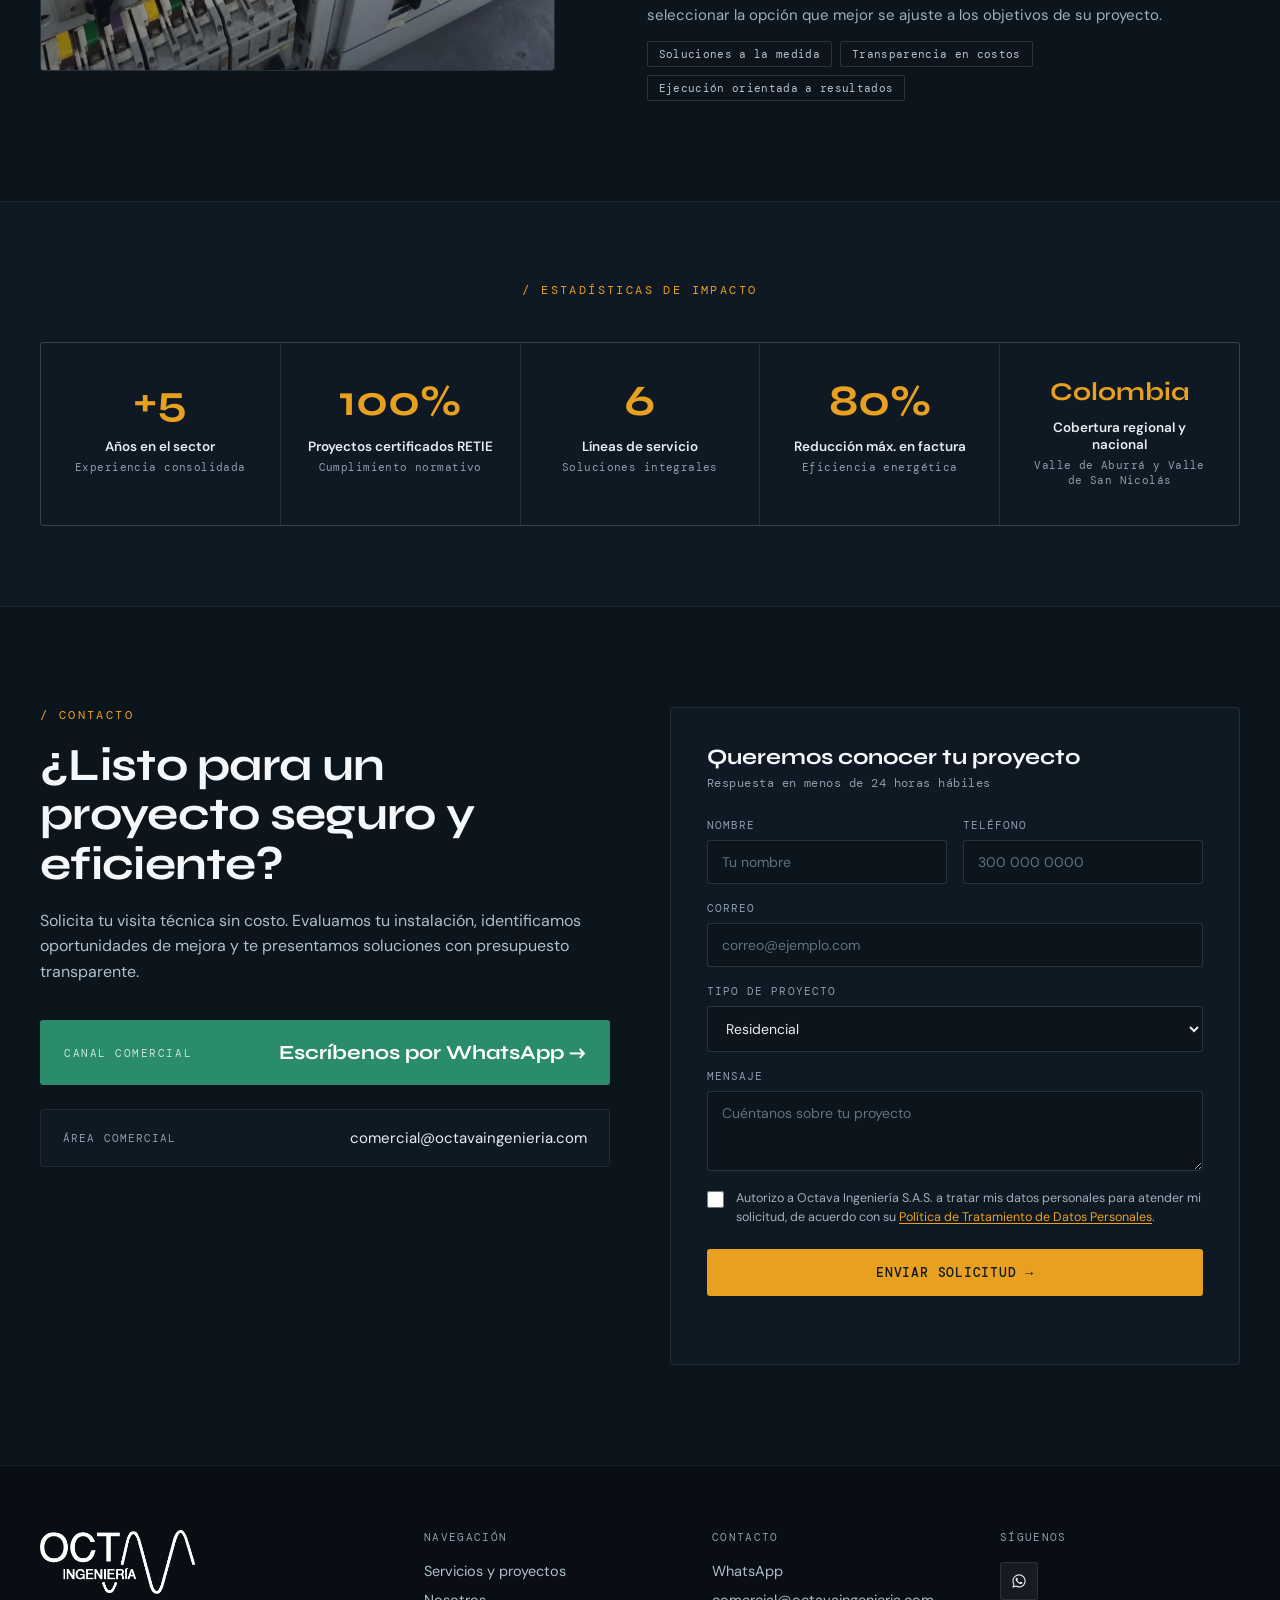
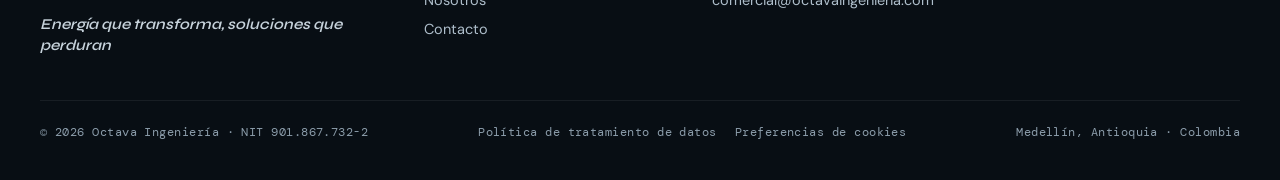
==== commit 00714369: "Mejoras SEO/GEO: datos estructurados, imágenes livianas, títulos y velocidad - Datos estructurados: " ====
--- a/index.html
+++ b/index.html
@@ -2,36 +2,34 @@
 <html lang="es">
 <head>
 <meta charset="UTF-8">
-<meta name="viewport" content="width=device-width, initial-scale=1.0">
-<!-- Google Analytics 4 (se carga solo con consentimiento) -->
+<!-- GA:inicio (generado por scripts/build.js, no editar a mano) -->
+<!-- Consentimiento: sin cookies de Google hasta que el visitante acepte -->
 <script>
   window.dataLayer = window.dataLayer || [];
   function gtag(){dataLayer.push(arguments);}
   (function () {
-    var ID = "G-5WEMXD4L73", KEY = "octava_cookie_consent", loaded = false, saved = null;
-    try { saved = localStorage.getItem(KEY); } catch (e) {}
-    gtag("consent", "default", { ad_storage: "denied", ad_user_data: "denied", ad_personalization: "denied", analytics_storage: "denied" });
-    function load() {
-      window.octavaGaActive = true;
-      gtag("consent", "update", { analytics_storage: "granted" });
-      if (loaded) return;
-      loaded = true;
-      var s = document.createElement("script");
-      s.async = true;
-      s.src = "https://www.googletagmanager.com/gtag/js?id=" + ID;
-      document.head.appendChild(s);
-      gtag("js", new Date());
-      gtag("config", ID);
-    }
+    var granted = false;
+    try { granted = localStorage.getItem("octava_cookie_consent") === "granted"; } catch (e) {}
+    gtag("consent", "default", { ad_storage: "denied", ad_user_data: "denied", ad_personalization: "denied", analytics_storage: granted ? "granted" : "denied" });
+    window.octavaGaActive = granted;
+    window.octavaTags = { ga: false, gtm: true };
     window.octavaConsent = function (value) {
-      if (value === "granted") { load(); }
-      else { window.octavaGaActive = false; gtag("consent", "update", { analytics_storage: "denied" }); }
+      window.octavaGaActive = value === "granted";
+      gtag("consent", "update", { analytics_storage: window.octavaGaActive ? "granted" : "denied" });
     };
-    if (saved === "granted") load();
   })();
 </script>
-<title>Octava Ingeniería | Instalaciones Eléctricas y Energías Renovables — Medellín, Antioquia</title>
-<meta name="description" content="Ingeniería eléctrica certificada RETIE en Medellín y Antioquia: instalaciones, energía solar y eólica, cargadores EV, CCTV y diagnósticos avanzados para vivienda, edificios e industria.">
+<!-- Google Tag Manager -->
+<script>(function(w,d,s,l,i){w[l]=w[l]||[];w[l].push({'gtm.start':
+new Date().getTime(),event:'gtm.js'});var f=d.getElementsByTagName(s)[0],
+j=d.createElement(s),dl=l!='dataLayer'?'&l='+l:'';j.async=true;j.src=
+'https://www.googletagmanager.com/gtm.js?id='+i+dl;f.parentNode.insertBefore(j,f);
+})(window,document,'script','dataLayer','GTM-WXCRQNGM');</script>
+<!-- End Google Tag Manager -->
+<!-- GA:fin -->
+<meta name="viewport" content="width=device-width, initial-scale=1.0">
+<title>Octava Ingeniería | Instalaciones eléctricas RETIE, Medellín</title>
+<meta name="description" content="Instalaciones eléctricas certificadas RETIE, energía solar, cargadores EV, CCTV y diagnósticos en Medellín y Antioquia. Visita técnica sin costo.">
 <meta name="keywords" content="ingeniería eléctrica Medellín, instalaciones eléctricas Antioquia, paneles solares Medellín, cargadores eléctricos copropiedad, RETIE Colombia, mantenimiento eléctrico, energías renovables Antioquia, CCTV Medellín">
 <meta name="robots" content="index, follow">
 <meta name="author" content="Octava Ingeniería S.A.S.">
@@ -46,72 +44,271 @@
 <meta property="og:description" content="Ingeniería eléctrica certificada para vivienda, edificios e industria en Antioquia. RETIE, solar, eólica, cargadores EV, CCTV y diagnósticos avanzados.">
 <meta property="og:url" content="https://octavaingenieria.com/">
 <meta property="og:site_name" content="Octava Ingeniería S.A.S.">
-<meta property="og:image" content="https://octavaingenieria.com/assets/img/hero.jpg">
+<meta property="og:image" content="https://octavaingenieria.com/assets/img/og.jpg">
+<meta property="og:image:width" content="1200">
+<meta property="og:image:height" content="630">
+<meta property="og:image:alt" content="Paneles solares fotovoltaicos instalados en cubierta, con cordillera de Antioquia al fondo — proyecto de energía solar de Octava Ingeniería">
 <meta name="twitter:card" content="summary_large_image">
 <meta name="twitter:title" content="Octava Ingeniería | Energía que transforma, soluciones que perduran">
 <meta name="twitter:description" content="Ingeniería eléctrica certificada para vivienda, edificios e industria en Antioquia. RETIE, solar, eólica, cargadores EV, CCTV y diagnósticos avanzados.">
-<meta name="twitter:image" content="https://octavaingenieria.com/assets/img/hero.jpg">
+<meta name="twitter:image" content="https://octavaingenieria.com/assets/img/og.jpg">
 
 <link rel="icon" type="image/svg+xml" href="data:image/svg+xml,%3Csvg xmlns='http://www.w3.org/2000/svg' viewBox='0 0 32 32'%3E%3Crect width='32' height='32' fill='%230F1923'/%3E%3Cpath d='M2 16 L8 16 L11 8 L16 24 L19 16 L30 16' stroke='%23E8A020' stroke-width='2.5' fill='none' stroke-linecap='square'/%3E%3C/svg%3E">
 
 <link rel="preconnect" href="https://fonts.googleapis.com">
 <link rel="preconnect" href="https://fonts.gstatic.com" crossorigin>
 <link href="https://fonts.googleapis.com/css2?family=DM+Sans:opsz,wght@9..40,400;9..40,500;9..40,600;9..40,700&family=DM+Mono:wght@400;500&family=Syne:wght@600;700;800&display=swap" rel="stylesheet">
-<link rel="stylesheet" href="/assets/css/style.css?v=d488192d">
+<link rel="stylesheet" href="/assets/css/style.css?v=4d000e59">
 
 <script type="application/ld+json">
 {
   "@context": "https://schema.org",
-  "@type": "ElectricalUtility",
-  "name": "Octava Ingeniería S.A.S.",
-  "alternateName": "Octava Ingeniería",
-  "description": "Ingeniería eléctrica certificada RETIE en Medellín y Antioquia: instalaciones, energía solar y eólica, cargadores EV, CCTV y diagnósticos avanzados para vivienda, edificios e industria.",
-  "url": "https://octavaingenieria.com/",
-  "telephone": "+573193488565",
-  "email": "comercial@octavaingenieria.com",
-  "taxID": "901.867.732-2",
-  "address": {
-    "@type": "PostalAddress",
-    "streetAddress": "Calle 42C #88-64",
-    "addressLocality": "Medellín",
-    "addressRegion": "Antioquia",
-    "addressCountry": "CO"
-  },
-  "geo": {
-    "@type": "GeoCoordinates",
-    "latitude": 6.2442,
-    "longitude": -75.5812
-  },
-  "areaServed": "CO",
-  "openingHoursSpecification": [
+  "@graph": [
     {
-      "@type": "OpeningHoursSpecification",
-      "dayOfWeek": [
-        "Monday",
-        "Tuesday",
-        "Wednesday",
-        "Thursday",
-        "Friday"
+      "@type": "Electrician",
+      "@id": "https://octavaingenieria.com/#empresa",
+      "name": "Octava Ingeniería",
+      "legalName": "Octava Ingeniería S.A.S.",
+      "alternateName": [
+        "Octava Ingeniería S.A.S.",
+        "Octava Ingenieria",
+        "Octava Ingeniería Eléctrica"
       ],
-      "opens": "08:00",
-      "closes": "18:00"
+      "description": "Instalaciones eléctricas certificadas RETIE, energía solar, cargadores EV, CCTV y diagnósticos en Medellín y Antioquia. Visita técnica sin costo.",
+      "slogan": "Energía que transforma, soluciones que perduran",
+      "url": "https://octavaingenieria.com/",
+      "logo": "https://octavaingenieria.com/assets/img/logo-negro.png",
+      "image": [
+        "https://octavaingenieria.com/assets/img/og.jpg",
+        "https://octavaingenieria.com/assets/img/hero.jpg"
+      ],
+      "telephone": "+573193488565",
+      "email": "comercial@octavaingenieria.com",
+      "taxID": "901.867.732-2",
+      "address": {
+        "@type": "PostalAddress",
+        "streetAddress": "Calle 42C #88-64",
+        "addressLocality": "Medellín",
+        "addressRegion": "Antioquia",
+        "addressCountry": "CO"
+      },
+      "areaServed": [
+        {
+          "@type": "City",
+          "name": "Medellín, Antioquia"
+        },
+        {
+          "@type": "City",
+          "name": "Envigado, Antioquia"
+        },
+        {
+          "@type": "City",
+          "name": "Itagüí, Antioquia"
+        },
+        {
+          "@type": "City",
+          "name": "Rionegro, Antioquia"
+        },
+        {
+          "@type": "City",
+          "name": "El Retiro, Antioquia"
+        },
+        {
+          "@type": "AdministrativeArea",
+          "name": "Valle de Aburrá"
+        },
+        {
+          "@type": "AdministrativeArea",
+          "name": "Valle de San Nicolás"
+        },
+        {
+          "@type": "AdministrativeArea",
+          "name": "Antioquia"
+        },
+        {
+          "@type": "Country",
+          "name": "Colombia"
+        }
+      ],
+      "knowsAbout": [
+        "Diseño e instalaciones eléctricas",
+        "Estudios eléctricos y solución de riesgos",
+        "Asesoría técnica y normativa RETIE",
+        "Energías renovables — Solar y eólica",
+        "Cargadores para vehículos eléctricos",
+        "Telecomunicaciones, CCTV y DCI",
+        "RETIE",
+        "Certificación de instalaciones eléctricas"
+      ],
+      "hasOfferCatalog": {
+        "@type": "OfferCatalog",
+        "name": "Soluciones integrales, respaldadas por proyectos certificados",
+        "itemListElement": [
+          {
+            "@type": "Offer",
+            "itemOffered": {
+              "@type": "Service",
+              "name": "Diseño e instalaciones eléctricas",
+              "description": "Proyectos nuevos o adecuaciones con redes, tableros e iluminación eficiente, respaldados por planos, cálculos y legalización ante el operador de red.",
+              "provider": {
+                "@id": "https://octavaingenieria.com/#empresa"
+              },
+              "areaServed": {
+                "@type": "AdministrativeArea",
+                "name": "Antioquia, Colombia"
+              }
+            }
+          },
+          {
+            "@type": "Offer",
+            "itemOffered": {
+              "@type": "Service",
+              "name": "Estudios eléctricos y solución de riesgos",
+              "description": "Identificación y solución de riesgos eléctricos mediante estudios de cargas y cargabilidad, termografía, pruebas eléctricas y análisis de calidad de energía.",
+              "provider": {
+                "@id": "https://octavaingenieria.com/#empresa"
+              },
+              "areaServed": {
+                "@type": "AdministrativeArea",
+                "name": "Antioquia, Colombia"
+              }
+            }
+          },
+          {
+            "@type": "Offer",
+            "itemOffered": {
+              "@type": "Service",
+              "name": "Asesoría técnica y normativa RETIE",
+              "description": "Acompañamiento en legalización, auditorías RETIE y obtención de licencias, para instalaciones certificadas y proyectos aprobados sin contratiempos.",
+              "provider": {
+                "@id": "https://octavaingenieria.com/#empresa"
+              },
+              "areaServed": {
+                "@type": "AdministrativeArea",
+                "name": "Antioquia, Colombia"
+              }
+            }
+          },
+          {
+            "@type": "Offer",
+            "itemOffered": {
+              "@type": "Service",
+              "name": "Energías renovables — Solar y eólica",
+              "description": "Sistemas solares y eólicos adaptados a cada necesidad (vivienda, edificio o industria), con diseño preciso, integración rural y legalización total.",
+              "provider": {
+                "@id": "https://octavaingenieria.com/#empresa"
+              },
+              "areaServed": {
+                "@type": "AdministrativeArea",
+                "name": "Antioquia, Colombia"
+              }
+            }
+          },
+          {
+            "@type": "Offer",
+            "itemOffered": {
+              "@type": "Service",
+              "name": "Cargadores para vehículos eléctricos",
+              "description": "Instalación y puesta en marcha de puntos de carga EV en copropiedades, parqueaderos comerciales y plantas industriales. Solución técnica, legal y tarifaria completa.",
+              "provider": {
+                "@id": "https://octavaingenieria.com/#empresa"
+              },
+              "areaServed": {
+                "@type": "AdministrativeArea",
+                "name": "Antioquia, Colombia"
+              }
+            }
+          },
+          {
+            "@type": "Offer",
+            "itemOffered": {
+              "@type": "Service",
+              "name": "Telecomunicaciones, CCTV y DCI",
+              "description": "Diseño e instalación de redes, circuitos cerrados de televisión y detección contra incendios, integrados para comunicación, seguridad y protección total.",
+              "provider": {
+                "@id": "https://octavaingenieria.com/#empresa"
+              },
+              "areaServed": {
+                "@type": "AdministrativeArea",
+                "name": "Antioquia, Colombia"
+              }
+            }
+          }
+        ]
+      },
+      "contactPoint": {
+        "@type": "ContactPoint",
+        "contactType": "sales",
+        "telephone": "+573193488565",
+        "email": "comercial@octavaingenieria.com",
+        "areaServed": "CO",
+        "availableLanguage": [
+          "es",
+          "en"
+        ]
+      },
+      "openingHoursSpecification": [
+        {
+          "@type": "OpeningHoursSpecification",
+          "dayOfWeek": [
+            "Monday",
+            "Tuesday",
+            "Wednesday",
+            "Thursday",
+            "Friday"
+          ],
+          "opens": "08:00",
+          "closes": "18:00"
+        },
+        {
+          "@type": "OpeningHoursSpecification",
+          "dayOfWeek": [
+            "Saturday"
+          ],
+          "opens": "09:00",
+          "closes": "13:00"
+        }
+      ]
     },
     {
-      "@type": "OpeningHoursSpecification",
-      "dayOfWeek": [
-        "Saturday"
+      "@type": "WebSite",
+      "@id": "https://octavaingenieria.com/#sitio",
+      "url": "https://octavaingenieria.com/",
+      "name": "Octava Ingeniería",
+      "inLanguage": [
+        "es-CO",
+        "en"
       ],
-      "opens": "09:00",
-      "closes": "13:00"
+      "publisher": {
+        "@id": "https://octavaingenieria.com/#empresa"
+      }
+    },
+    {
+      "@type": "WebPage",
+      "@id": "https://octavaingenieria.com/#pagina",
+      "url": "https://octavaingenieria.com/",
+      "name": "Octava Ingeniería | Instalaciones eléctricas RETIE, Medellín",
+      "description": "Instalaciones eléctricas certificadas RETIE, energía solar, cargadores EV, CCTV y diagnósticos en Medellín y Antioquia. Visita técnica sin costo.",
+      "inLanguage": "es-CO",
+      "isPartOf": {
+        "@id": "https://octavaingenieria.com/#sitio"
+      },
+      "about": {
+        "@id": "https://octavaingenieria.com/#empresa"
+      },
+      "primaryImageOfPage": "https://octavaingenieria.com/assets/img/og.jpg"
     }
-  ],
-  "sameAs": [
-    "https://wa.me/573193488565"
   ]
 }
 </script>
 </head>
 <body>
+<!-- GTM-body:inicio -->
+<!-- Google Tag Manager (noscript) -->
+<noscript><iframe src="https://www.googletagmanager.com/ns.html?id=GTM-WXCRQNGM"
+height="0" width="0" style="display:none;visibility:hidden"></iframe></noscript>
+<!-- End Google Tag Manager (noscript) -->
+<!-- GTM-body:fin -->
 <a class="skip-link" href="#main">Saltar al contenido principal</a>
 
 <header class="site-nav">
@@ -169,7 +366,7 @@
         </div>
         <div class="hero-photo">
           <div class="hero-photo-frame">
-            <img id="heroImg" src="/assets/img/hero.jpg" alt="Paneles solares fotovoltaicos instalados en cubierta, con cordillera de Antioquia al fondo — proyecto de energía solar de Octava Ingeniería" width="960" height="1200">
+            <picture><source type="image/webp" srcset="/assets/img/hero-480.webp 480w, /assets/img/hero-800.webp 800w, /assets/img/hero-1200.webp 1200w" sizes="(max-width:960px) 92vw, 42vw"><img id="heroImg" src="/assets/img/hero.jpg" alt="Paneles solares fotovoltaicos instalados en cubierta, con cordillera de Antioquia al fondo — proyecto de energía solar de Octava Ingeniería" width="960" height="1200" fetchpriority="high" decoding="async"></picture>
           </div>
           <div class="hero-badge glass hero-in d5">
             <div class="lbl">Reducción mínima en la factura de servicios</div>
@@ -219,7 +416,7 @@
           <div class="flip-hint color-amber">⟳ Ver proyecto →</div>
         </div>
         <div class="flip-back border-amber">
-          <img src="/assets/img/back-01.jpg" alt="Interior residencial con instalación de iluminación certificada por Octava Ingeniería" loading="lazy">
+          <picture><source type="image/webp" srcset="/assets/img/back-01-480.webp 480w, /assets/img/back-01-800.webp 800w" sizes="(max-width:600px) 92vw, (max-width:960px) 46vw, 30vw"><img src="/assets/img/back-01.jpg" alt="Interior residencial con instalación de iluminación certificada por Octava Ingeniería" loading="lazy" decoding="async"></picture>
           <div class="scrim"></div>
           <div class="content">
             <span class="cat bg-amber">Instalación eléctrica</span>
@@ -252,7 +449,7 @@
           <div class="flip-hint color-amber">⟳ Ver proyecto →</div>
         </div>
         <div class="flip-back border-amber">
-          <img src="/assets/img/back-02.jpg" alt="Cámara termográfica FLIR detectando puntos calientes en un tablero eléctrico durante un diagnóstico de Octava Ingeniería" loading="lazy">
+          <picture><source type="image/webp" srcset="/assets/img/back-02-480.webp 480w, /assets/img/back-02-800.webp 800w" sizes="(max-width:600px) 92vw, (max-width:960px) 46vw, 30vw"><img src="/assets/img/back-02.jpg" alt="Cámara termográfica FLIR detectando puntos calientes en un tablero eléctrico durante un diagnóstico de Octava Ingeniería" loading="lazy" decoding="async"></picture>
           <div class="scrim"></div>
           <div class="content">
             <span class="cat bg-amber">Termografía</span>
@@ -285,7 +482,7 @@
           <div class="flip-hint color-blue">⟳ Ver proyecto →</div>
         </div>
         <div class="flip-back border-blue">
-          <img src="/assets/img/back-03.jpg" alt="Tablero eléctrico industrial con conexiones de cobre revisadas durante una auditoría técnica de Octava Ingeniería" loading="lazy">
+          <picture><source type="image/webp" srcset="/assets/img/back-03-480.webp 480w, /assets/img/back-03-800.webp 800w" sizes="(max-width:600px) 92vw, (max-width:960px) 46vw, 30vw"><img src="/assets/img/back-03.jpg" alt="Tablero eléctrico industrial con conexiones de cobre revisadas durante una auditoría técnica de Octava Ingeniería" loading="lazy" decoding="async"></picture>
           <div class="scrim"></div>
           <div class="content">
             <span class="cat bg-blue">Industrial</span>
@@ -318,7 +515,7 @@
           <div class="flip-hint color-green">⟳ Ver proyecto →</div>
         </div>
         <div class="flip-back border-green">
-          <img src="/assets/img/back-04.jpg" alt="Paneles solares fotovoltaicos instalados en cubierta de vivienda unifamiliar en El Retiro, Antioquia" loading="lazy">
+          <picture><source type="image/webp" srcset="/assets/img/back-04-480.webp 480w, /assets/img/back-04-800.webp 800w" sizes="(max-width:600px) 92vw, (max-width:960px) 46vw, 30vw"><img src="/assets/img/back-04.jpg" alt="Paneles solares fotovoltaicos instalados en cubierta de vivienda unifamiliar en El Retiro, Antioquia" loading="lazy" decoding="async"></picture>
           <div class="scrim"></div>
           <div class="content">
             <span class="cat bg-green">Solar fotovoltaico</span>
@@ -351,7 +548,7 @@
           <div class="flip-hint color-violet">⟳ Ver proyecto →</div>
         </div>
         <div class="flip-back border-violet">
-          <img src="/assets/img/back-05.jpg" alt="Vista aérea nocturna de un conjunto residencial con parqueadero preparado para cargadores de vehículos eléctricos en Envigado, Antioquia" loading="lazy">
+          <picture><source type="image/webp" srcset="/assets/img/back-05-480.webp 480w, /assets/img/back-05-800.webp 800w, /assets/img/back-05-1200.webp 1200w" sizes="(max-width:600px) 92vw, (max-width:960px) 46vw, 30vw"><img src="/assets/img/back-05.jpg" alt="Vista aérea nocturna de un conjunto residencial con parqueadero preparado para cargadores de vehículos eléctricos en Envigado, Antioquia" loading="lazy" decoding="async"></picture>
           <div class="scrim"></div>
           <div class="content">
             <span class="cat bg-violet">Cargadores EV</span>
@@ -392,7 +589,7 @@
   <section id="nosotros" class="section" aria-label="Nosotros">
     <div class="section-inner nos-grid rv">
       <div class="nos-photo">
-        <img src="/assets/img/about.jpg" alt="Ingeniero de Octava Ingeniería realizando un diagnóstico técnico con cámara termográfica y pinza amperimétrica" width="900" height="1125" loading="lazy">
+        <picture><source type="image/webp" srcset="/assets/img/about-480.webp 480w, /assets/img/about-800.webp 800w, /assets/img/about-1200.webp 1200w" sizes="(max-width:960px) 92vw, 42vw"><img src="/assets/img/about.jpg" alt="Ingeniero de Octava Ingeniería realizando un diagnóstico técnico con cámara termográfica y pinza amperimétrica" width="900" height="1125" loading="lazy" decoding="async"></picture>
       </div>
       <div>
         <div class="eyebrow">/ Nosotros</div>
@@ -541,7 +738,7 @@
         <p>Energía que transforma, soluciones que perduran</p>
       </div>
       <div class="footer-col">
-        <h4>Navegación</h4>
+        <h3>Navegación</h3>
         <div class="links">
           <a href="#servicios">Servicios y proyectos</a>
           <a href="#nosotros">Nosotros</a>
@@ -549,14 +746,14 @@
         </div>
       </div>
       <div class="footer-col">
-        <h4>Contacto</h4>
+        <h3>Contacto</h3>
         <div class="links">
           <a href="https://wa.me/573193488565" target="_blank" rel="noopener">WhatsApp</a>
           <a href="mailto:comercial@octavaingenieria.com">comercial@octavaingenieria.com</a>
         </div>
       </div>
       <div class="footer-col">
-        <h4>Síguenos</h4>
+        <h3>Síguenos</h3>
         <div class="footer-social">
           <a href="https://wa.me/573193488565" target="_blank" rel="noopener" aria-label="WhatsApp">
             <svg width="16" height="16" viewBox="0 0 24 24" fill="currentColor" aria-hidden="true"><path d="M12.04 2C6.58 2 2.13 6.45 2.13 11.91c0 1.75.46 3.45 1.33 4.95L2 22l5.29-1.39a9.9 9.9 0 0 0 4.75 1.21h.01c5.46 0 9.9-4.45 9.9-9.91 0-2.65-1.03-5.14-2.9-7.01A9.87 9.87 0 0 0 12.04 2zm0 18.03h-.01a8.2 8.2 0 0 1-4.2-1.15l-.3-.18-3.14.82.84-3.06-.2-.32a8.2 8.2 0 0 1-1.26-4.33c0-4.54 3.7-8.24 8.25-8.24 2.2 0 4.27.86 5.83 2.42a8.18 8.18 0 0 1 2.41 5.83c0 4.55-3.7 8.24-8.24 8.24zm4.52-6.17c-.25-.12-1.47-.72-1.7-.81-.23-.08-.4-.12-.56.13-.17.25-.65.81-.8.97-.15.17-.29.19-.54.06-.25-.12-1.05-.39-2-1.23-.74-.66-1.24-1.47-1.38-1.72-.15-.25-.02-.38.11-.51.11-.11.25-.29.37-.43.12-.15.16-.25.24-.41.08-.17.04-.31-.02-.44-.06-.12-.56-1.36-.77-1.86-.2-.48-.41-.42-.56-.43h-.48c-.17 0-.44.06-.67.31-.23.25-.87.86-.87 2.09 0 1.23.9 2.42 1.02 2.59.12.17 1.77 2.71 4.29 3.79.6.26 1.07.41 1.43.53.6.19 1.15.16 1.58.1.48-.07 1.47-.6 1.68-1.18.21-.58.21-1.07.15-1.18-.06-.1-.23-.17-.48-.29z"/></svg>
@@ -574,7 +771,7 @@
 
 <div class="cookie-banner" data-cookie-banner role="dialog" aria-live="polite" aria-label="Uso de cookies" hidden>
   <div class="cookie-title">Uso de cookies</div>
-  <p>Usamos cookies analíticas de Google Analytics para entender cómo se usa el sitio y mejorarlo. Solo se activan si las aceptas. <a href="/politica-de-datos.html#cookies">Más información</a></p>
+  <p>Usamos cookies analíticas de Google Analytics para entender cómo se usa el sitio y mejorarlo. Solo se activan si las aceptas. <a href="/politica-de-datos.html#cookies">Más información sobre cookies</a></p>
   <div class="cookie-actions">
     <button type="button" class="cookie-reject" data-cookie-reject>Rechazar</button>
     <button type="button" class="cookie-accept" data-cookie-accept>Aceptar</button>
@@ -586,6 +783,6 @@
   <span>Escríbenos por WhatsApp</span>
 </a>
 
-<script src="/assets/js/main.js?v=e004ccf5"></script>
+<script src="/assets/js/main.js?v=e50c5a7b"></script>
 </body>
 </html>
--- a/assets/css/style.css
+++ b/assets/css/style.css
@@ -56,6 +56,11 @@
 
 @keyframes fadeUp{ from{ opacity:0; transform:translateY(26px); } to{ opacity:1; transform:none; } }
 .anim-ready .hero-in{ animation:fadeUp .7s var(--ease) both; }
+/* El título principal no se oculta durante la animación: así Google lo cuenta como
+   cargado de inmediato (métrica LCP) y la página se califica como rápida. */
+@keyframes slideUp{ from{ transform:translateY(26px); } to{ transform:none; } }
+.anim-ready .hero h1.hero-in{ animation-name:slideUp; }
+picture{ display:contents; }
 .anim-ready .d1{ animation-delay:.05s; } .anim-ready .d2{ animation-delay:.15s; }
 .anim-ready .d3{ animation-delay:.25s; } .anim-ready .d4{ animation-delay:.35s; }
 .anim-ready .d5{ animation-delay:.45s; }
@@ -376,7 +381,7 @@
 .footer-grid{ display:grid; grid-template-columns:1.4fr 1fr 1fr 1fr; gap:48px; padding-bottom:44px; border-bottom:1px solid var(--rule-soft); }
 .footer-brand img{ height:64px; width:auto; margin-bottom:20px; }
 .footer-brand p{ font-family:var(--fh); font-weight:600; color:#C7D3DC; max-width:320px; line-height:1.4; font-style:italic; font-size:15px; }
-.footer-col h4{ font-family:var(--fm); font-size:11px; letter-spacing:.12em; text-transform:uppercase; color:var(--muted3); margin-bottom:18px; }
+.footer-col h3{ font-weight:400;  font-family:var(--fm); font-size:11px; letter-spacing:.12em; text-transform:uppercase; color:var(--muted3); margin-bottom:18px; }
 .footer-col .links{ display:flex; flex-direction:column; gap:11px; font-size:14.5px; color:var(--muted); }
 .footer-social{ display:flex; gap:10px; }
 .footer-social a{
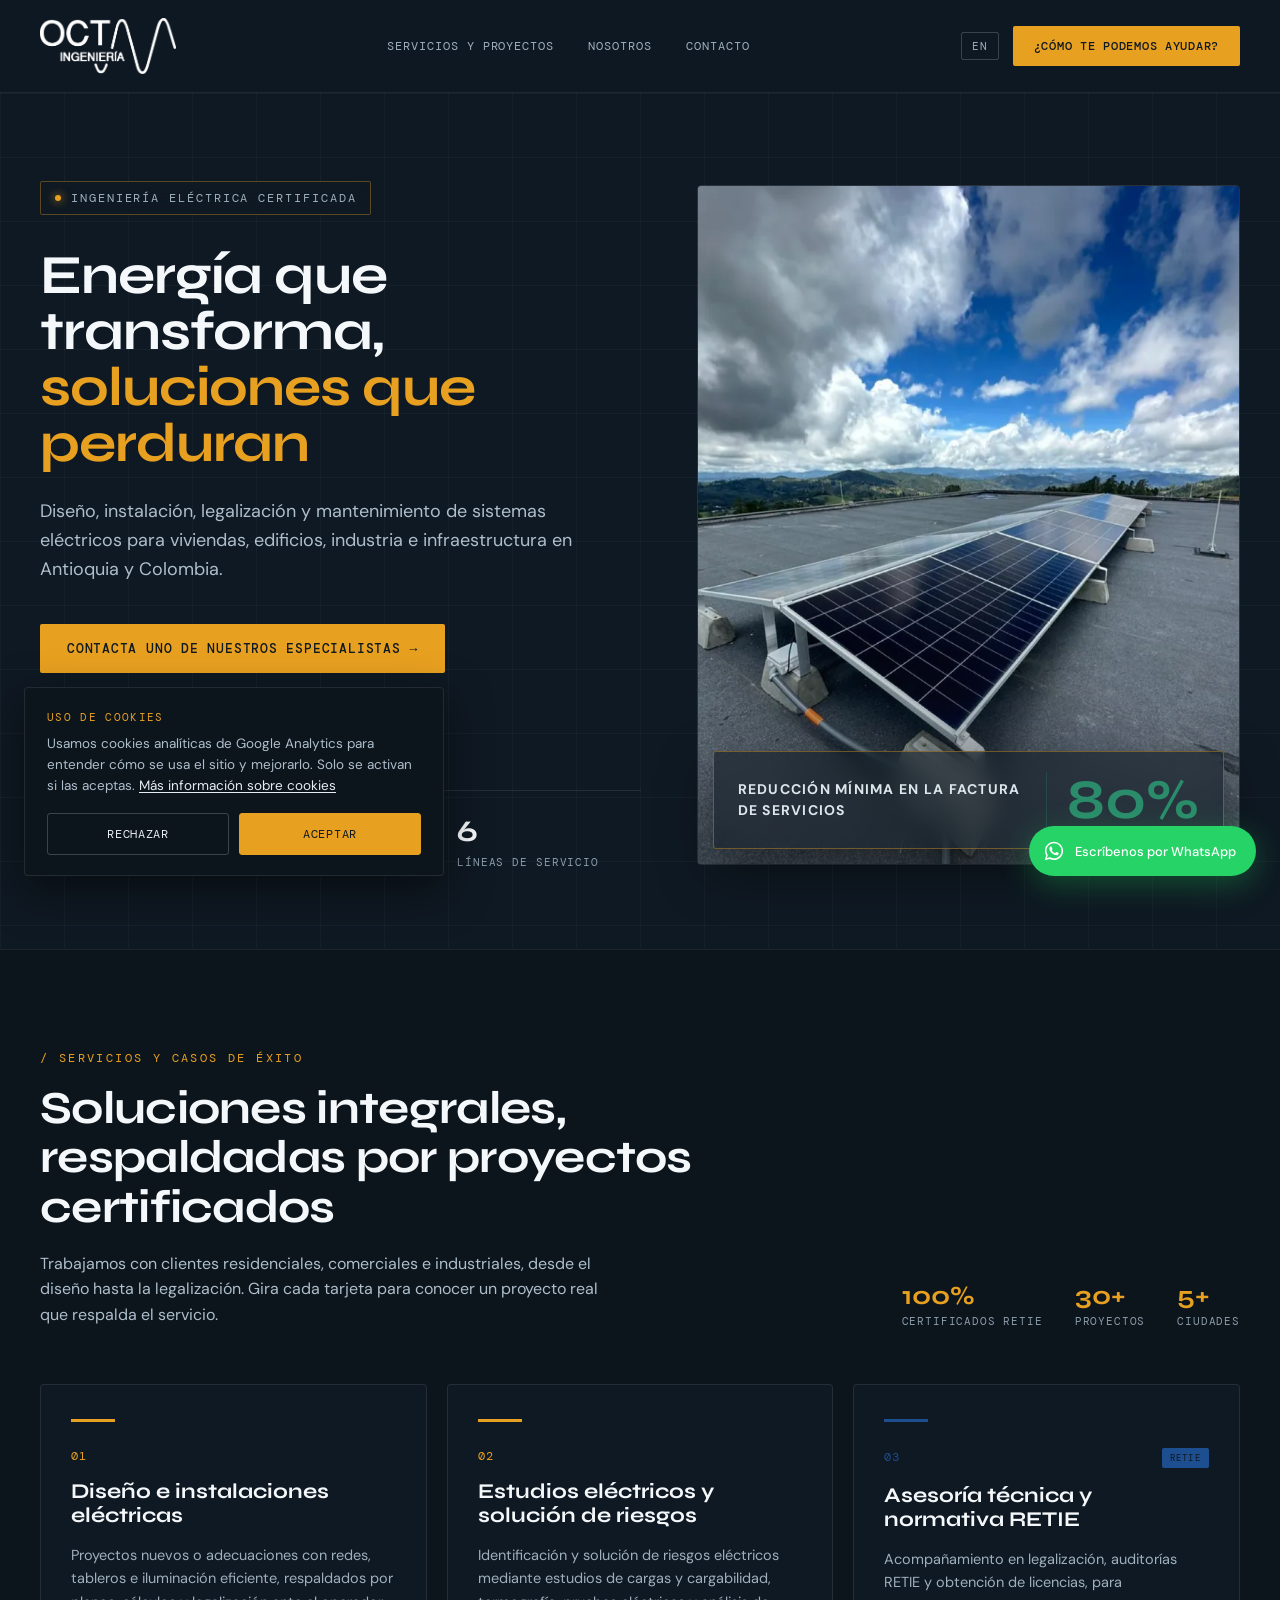
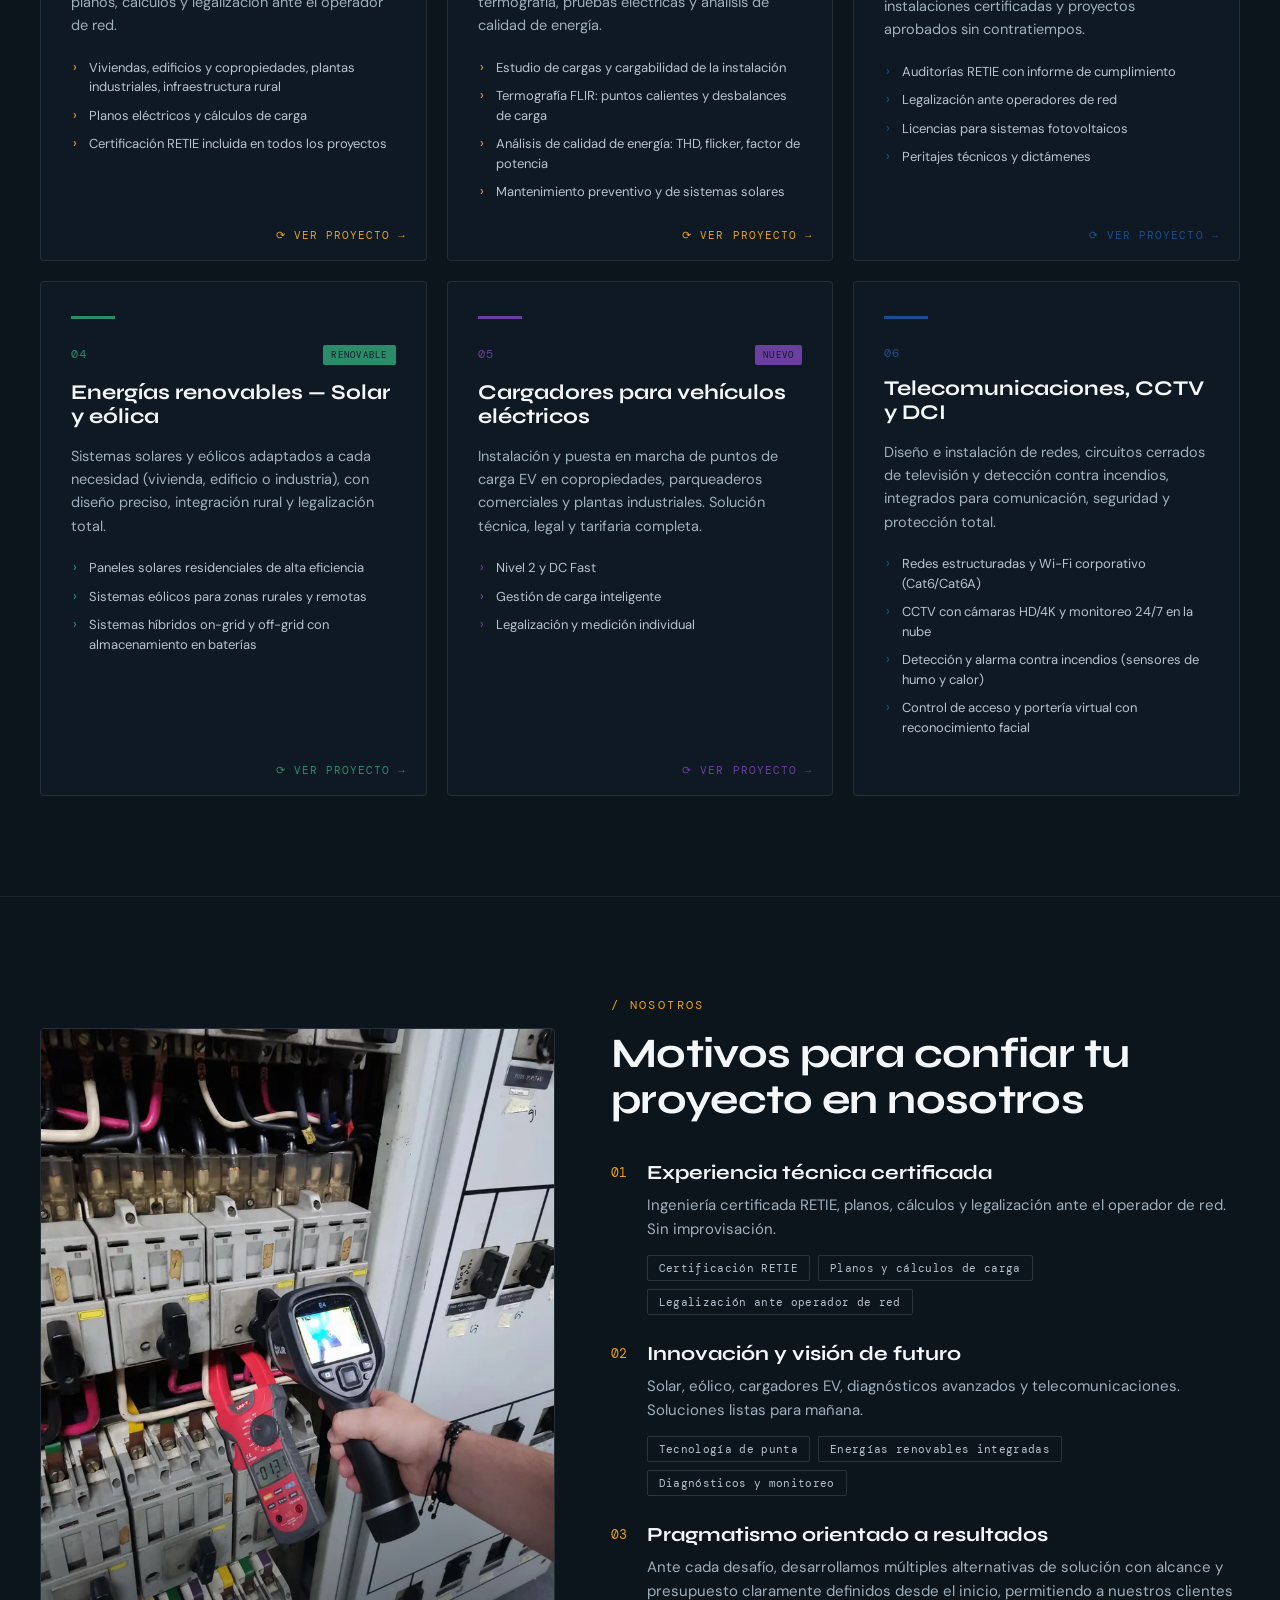
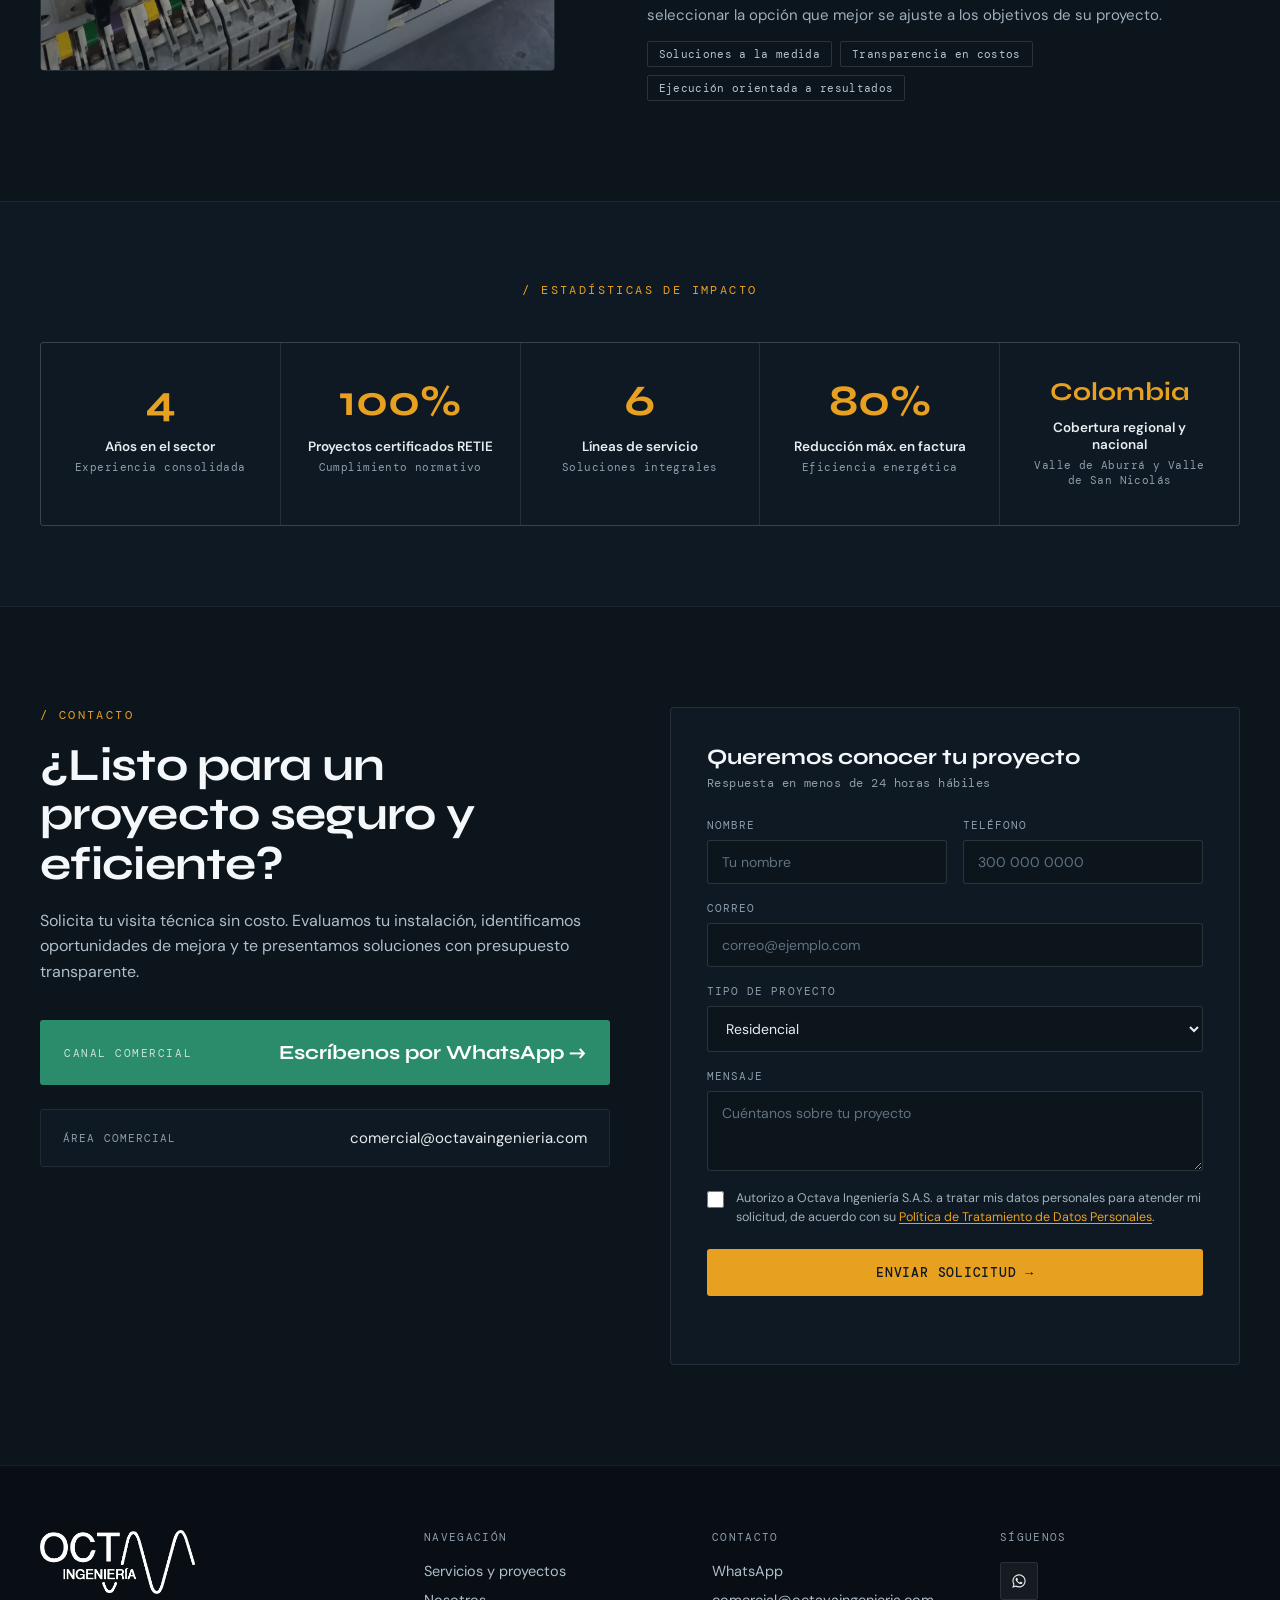
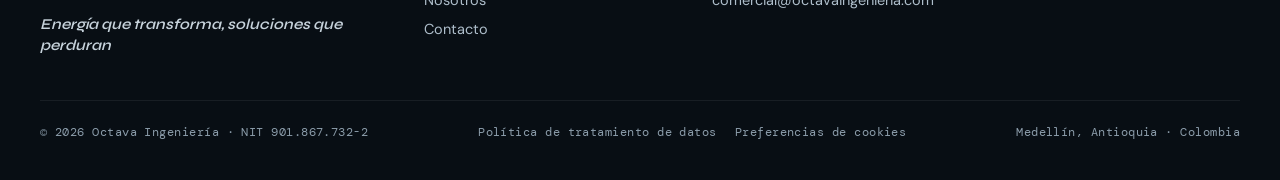
==== commit 8fddce84: "Actualiza cifras: 4 años en el sector, 30+ proyectos, 5+ ciudades Co-Authored-By: Claude Opus 5.5 <n" ====
--- a/index.html
+++ b/index.html
@@ -352,7 +352,7 @@
           </div>
           <div class="hero-figures hero-in d5">
           <div class="hero-figure">
-            <div class="num">+5</div>
+            <div class="num">4</div>
             <div class="lbl">Años en el sector</div>
           </div>
           <div class="hero-figure">
@@ -393,11 +393,11 @@
             <div class="lbl">Certificados RETIE</div>
           </div>
           <div class="stat">
-            <div class="num">50+</div>
+            <div class="num">30+</div>
             <div class="lbl">Proyectos</div>
           </div>
           <div class="stat">
-            <div class="num">15+</div>
+            <div class="num">5+</div>
             <div class="lbl">Ciudades</div>
           </div></div>
       </div>
@@ -629,7 +629,7 @@
       <div class="eyebrow stats-eyebrow">/ Estadísticas de impacto</div>
       <div class="stats-grid rv">
         <div class="cell">
-          <div class="val" style="font-size:clamp(34px,3.4vw,50px)">+5</div>
+          <div class="val" style="font-size:clamp(34px,3.4vw,50px)">4</div>
           <div class="lbl">Años en el sector</div>
           <div class="sub">Experiencia consolidada</div>
         </div>
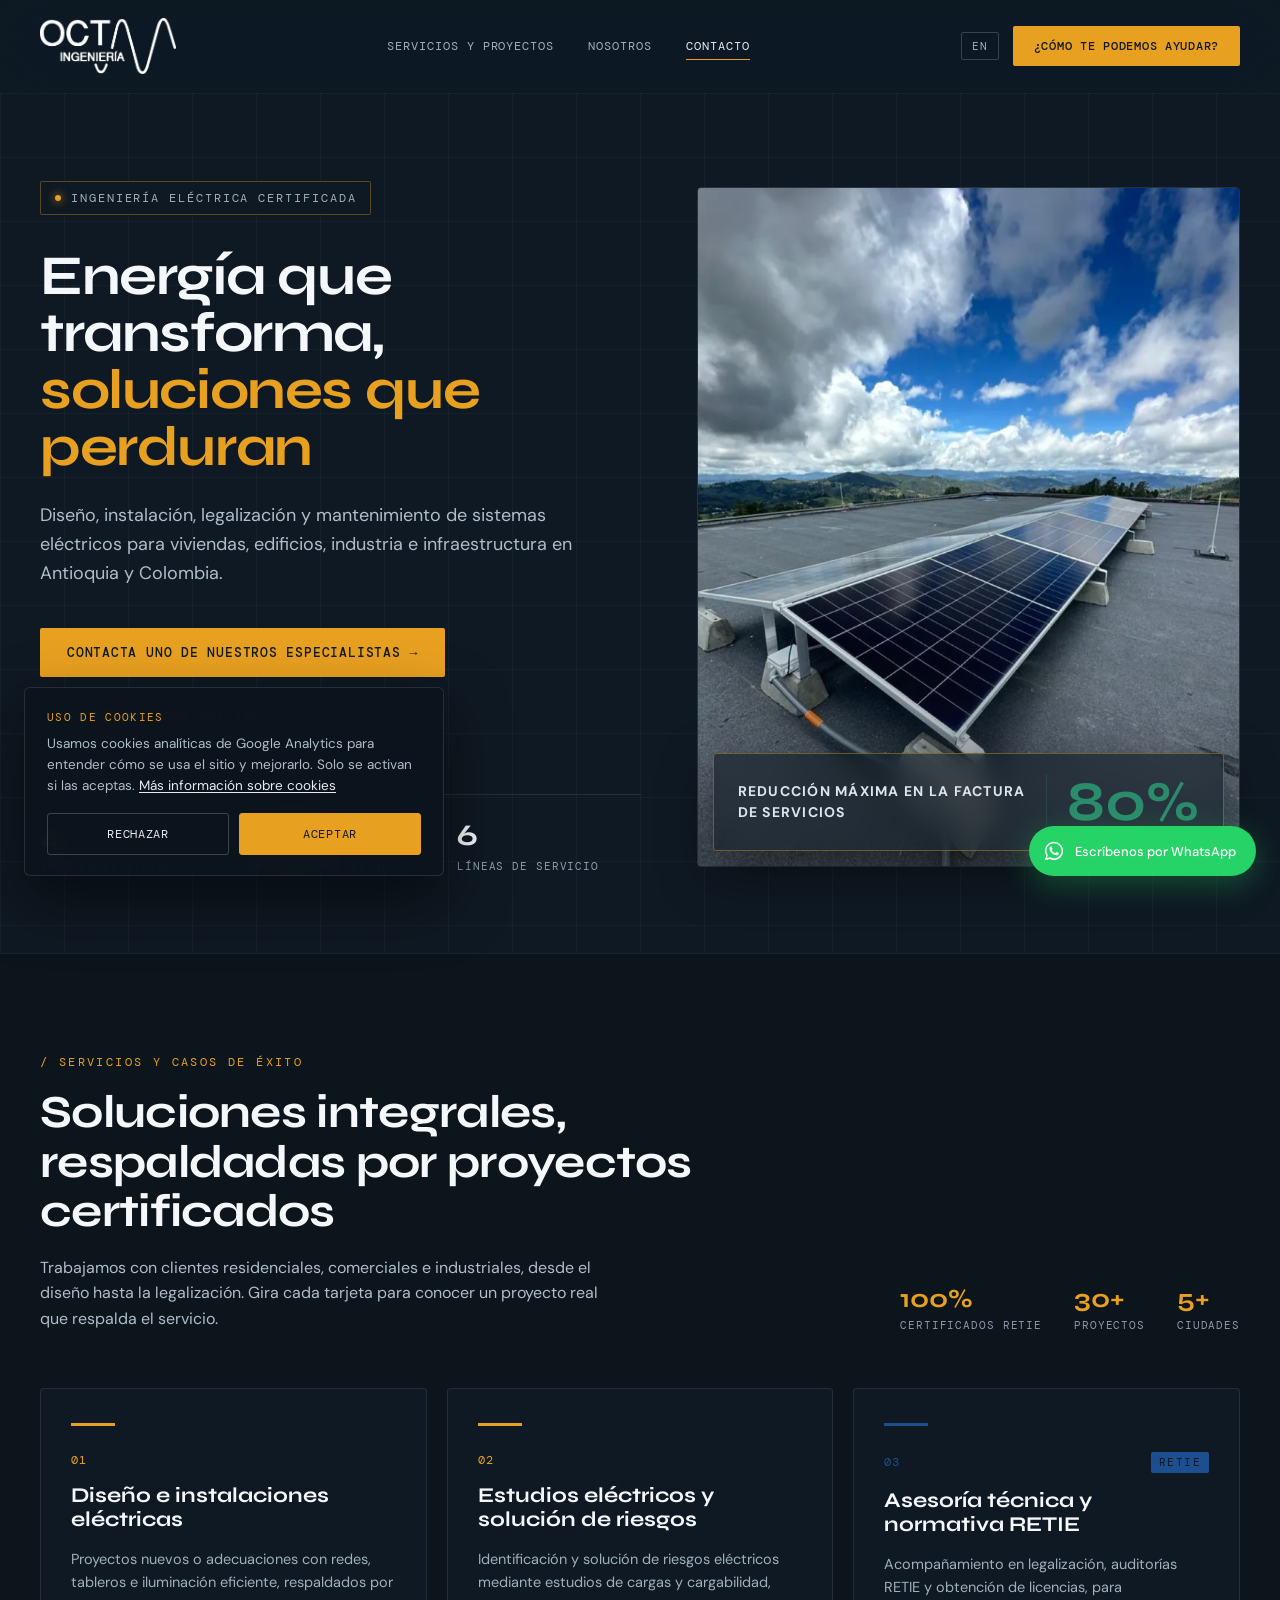
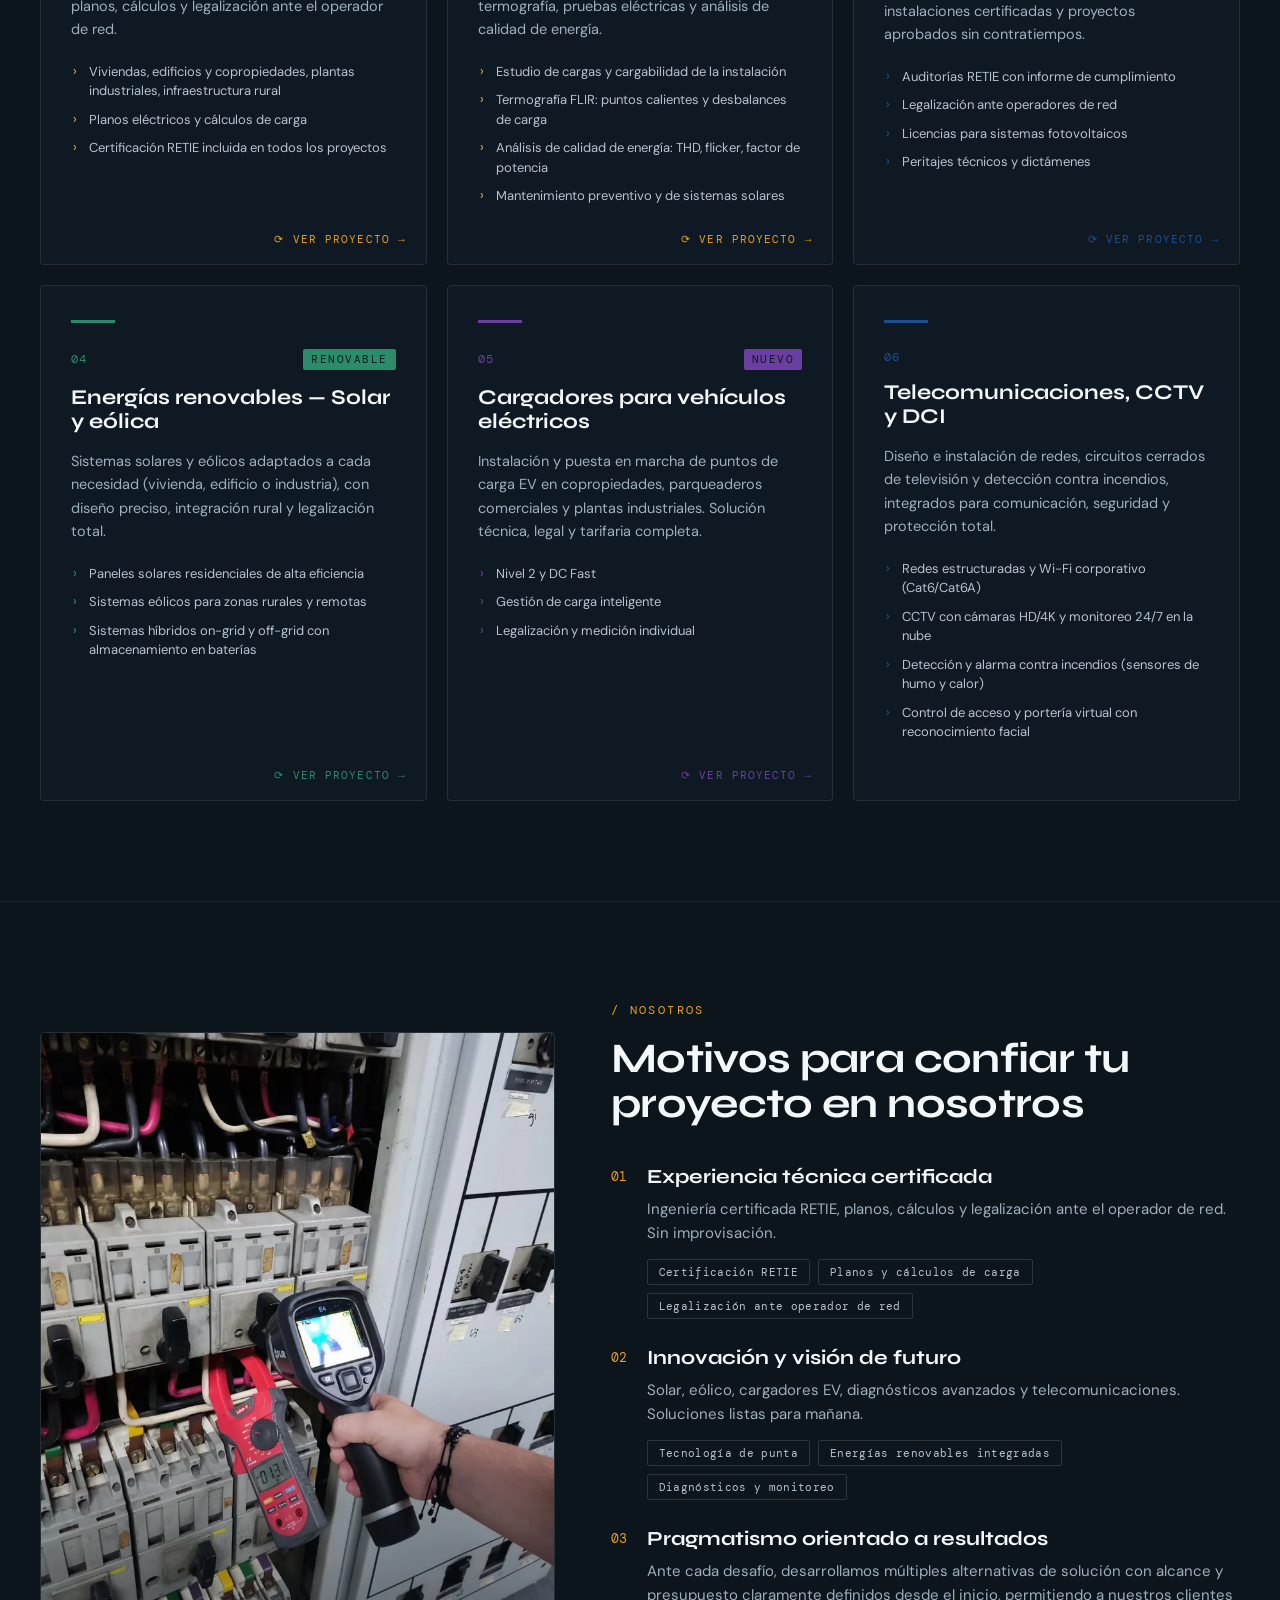
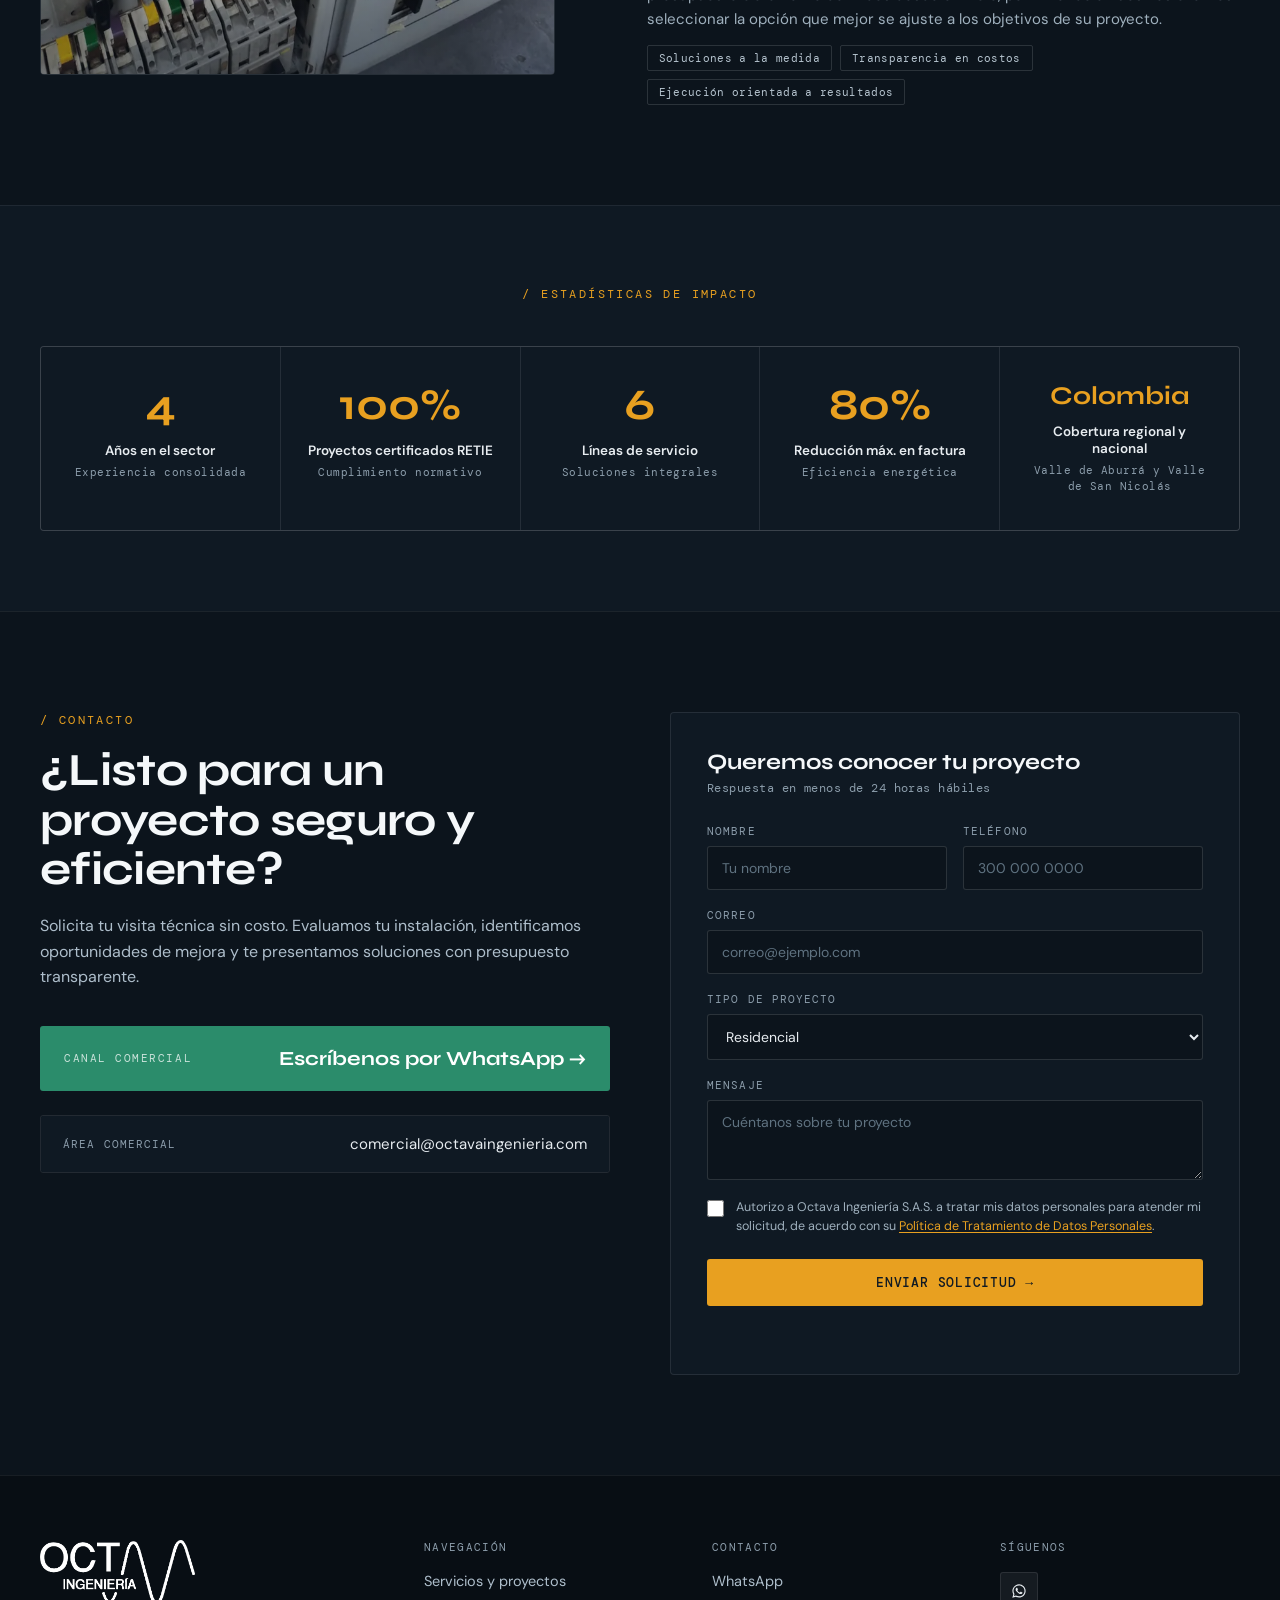
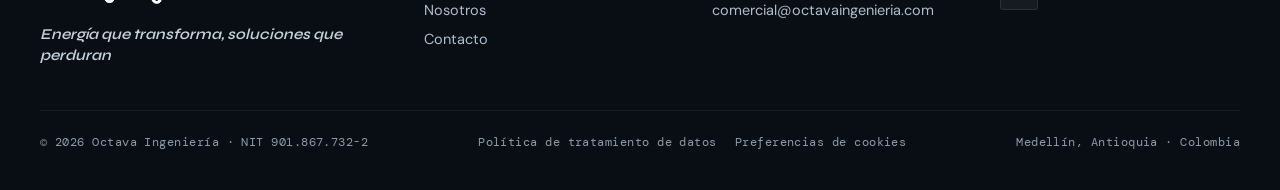
==== commit b7554126: "Ajustes de diseño (principios de Apple) y corrección de la tarjeta del 80% - Respuesta inmediata al " ====
--- a/index.html
+++ b/index.html
@@ -58,7 +58,7 @@
 <link rel="preconnect" href="https://fonts.googleapis.com">
 <link rel="preconnect" href="https://fonts.gstatic.com" crossorigin>
 <link href="https://fonts.googleapis.com/css2?family=DM+Sans:opsz,wght@9..40,400;9..40,500;9..40,600;9..40,700&family=DM+Mono:wght@400;500&family=Syne:wght@600;700;800&display=swap" rel="stylesheet">
-<link rel="stylesheet" href="/assets/css/style.css?v=4d000e59">
+<link rel="stylesheet" href="/assets/css/style.css?v=927799cf">
 
 <script type="application/ld+json">
 {
@@ -369,7 +369,7 @@
             <picture><source type="image/webp" srcset="/assets/img/hero-480.webp 480w, /assets/img/hero-800.webp 800w, /assets/img/hero-1200.webp 1200w" sizes="(max-width:960px) 92vw, 42vw"><img id="heroImg" src="/assets/img/hero.jpg" alt="Paneles solares fotovoltaicos instalados en cubierta, con cordillera de Antioquia al fondo — proyecto de energía solar de Octava Ingeniería" width="960" height="1200" fetchpriority="high" decoding="async"></picture>
           </div>
           <div class="hero-badge glass hero-in d5">
-            <div class="lbl">Reducción mínima en la factura de servicios</div>
+            <div class="lbl">Reducción máxima en la factura de servicios</div>
             <div class="divider"></div>
             <div class="val">80%</div>
           </div>
@@ -783,6 +783,6 @@
   <span>Escríbenos por WhatsApp</span>
 </a>
 
-<script src="/assets/js/main.js?v=e50c5a7b"></script>
+<script src="/assets/js/main.js?v=c9d1c23d"></script>
 </body>
 </html>
--- a/assets/css/style.css
+++ b/assets/css/style.css
@@ -90,16 +90,8 @@
 .btn-amber:hover{ background:var(--amber-hi); color:var(--bg); }
 .btn-outline{ border-color:rgba(231,236,240,.22); color:var(--ink); }
 .btn-outline:hover{ border-color:var(--green); color:#7ED0B2; }
-.btn-bulb{ transition:box-shadow .25s, background .25s; }
-@keyframes bulbOn{
-  0%{ box-shadow:0 0 0 rgba(232,160,32,0); }
-  18%{ box-shadow:0 0 16px rgba(232,160,32,.5); }
-  28%{ box-shadow:0 0 2px rgba(232,160,32,.12); }
-  45%{ box-shadow:0 0 20px rgba(232,160,32,.55); }
-  55%{ box-shadow:0 0 10px rgba(232,160,32,.3); }
-  100%{ box-shadow:0 0 24px rgba(232,160,32,.55), 0 0 64px rgba(232,160,32,.22); }
-}
-.btn-bulb:hover{ animation:bulbOn .6s linear forwards; }
+.btn-bulb{ transition:box-shadow .3s var(--ease), background .25s, transform .1s ease-out; }
+.btn-bulb:hover{ box-shadow:0 0 24px rgba(232,160,32,.45), 0 0 64px rgba(232,160,32,.18); }
 .btn-battery{ position:relative; overflow:hidden; isolation:isolate; }
 .btn-battery::before{
   content:""; position:absolute; inset:0; background:rgba(232,160,32,.14); width:0%;
@@ -112,10 +104,11 @@
 
 /* ---------- nav ---------- */
 .site-nav{
-  position:sticky; top:0; z-index:50; background:rgba(15,25,35,.82);
-  backdrop-filter:blur(14px); -webkit-backdrop-filter:blur(14px);
-  border-bottom:1px solid var(--rule-soft);
-}
+  position:sticky; top:0; z-index:50; background:rgba(15,25,35,.72);
+  backdrop-filter:blur(20px) saturate(160%); -webkit-backdrop-filter:blur(20px) saturate(160%);
+  border-bottom:1px solid transparent; transition:border-color .3s, box-shadow .3s, background .3s;
+}
+.site-nav.scrolled{ border-bottom-color:var(--rule-soft); box-shadow:0 10px 30px -18px rgba(0,0,0,.7); }
 .nav-row{
   max-width:1280px; margin:0 auto; padding:18px 40px;
   display:flex; align-items:center; justify-content:space-between; gap:32px;
@@ -131,23 +124,31 @@
   transition:right .3s var(--ease);
 }
 .nl:hover{ color:var(--ink); }
-.nl:hover::after{ right:6px; }
+.nl:hover::after, .nl.is-current::after{ right:6px; }
+.nl.is-current{ color:var(--ink); }
+.mobile-menu a.is-current{ color:var(--amber); }
 .nav-cta{ font-size:12px; padding:11px 20px; }
 .lang-switch{
   font-family:var(--fm); font-size:11px; letter-spacing:.08em; border:1px solid rgba(231,236,240,.2);
-  border-radius:2px; padding:6px 10px; color:var(--muted2);
-}
+  border-radius:2px; padding:6px 10px; color:var(--muted2); position:relative;
+}
+.lang-switch::after{ content:""; position:absolute; inset:-9px -6px; }
 .lang-switch:hover{ border-color:var(--amber); color:var(--amber); }
 .burger{
   display:none; align-items:center; justify-content:center; width:44px; height:44px;
   background:none; border:1px solid rgba(231,236,240,.22); border-radius:3px; color:var(--ink); font-size:18px;
 }
 .mobile-menu{
-  display:none; flex-direction:column; background:var(--bg2); border-top:1px solid rgba(231,236,240,.1);
+  display:none; flex-direction:column; position:absolute; left:0; right:0; top:100%;
+  background:var(--bg2);
+  border-top:1px solid rgba(231,236,240,.1); border-bottom:1px solid rgba(231,236,240,.1); box-shadow:0 24px 48px -24px rgba(0,0,0,.8);
   padding:8px 20px 16px; font-family:var(--fm); font-size:13px; letter-spacing:.08em; text-transform:uppercase; color:#C7D3DC;
-}
-@media (max-width:960px){ .mobile-menu.open{ display:flex; } }
-.mobile-menu a{ padding:14px 4px; border-bottom:1px solid rgba(231,236,240,.07); }
+  opacity:0; visibility:hidden; transform:translateY(-10px); transform-origin:top center; pointer-events:none;
+  transition:opacity .2s ease-out, transform .35s var(--ease), visibility 0s linear .35s;
+}
+@media (max-width:960px){ .mobile-menu{ display:flex; } }
+.mobile-menu.open{ opacity:1; visibility:visible; transform:none; pointer-events:auto; transition:opacity .2s ease-out, transform .35s var(--ease), visibility 0s; }
+.mobile-menu a{ padding:14px 4px; min-height:48px; display:flex; align-items:center; border-bottom:1px solid rgba(231,236,240,.07); }
 .mobile-menu a:last-child{ border-bottom:none; }
 .mobile-menu .mm-lang{ margin-top:6px; color:var(--amber); }
 
@@ -170,7 +171,7 @@
 }
 .hero-eyebrow .dot{ width:6px; height:6px; background:var(--amber); border-radius:50%; box-shadow:0 0 10px var(--amber); }
 .hero h1{
-  font-family:var(--fh); font-weight:700; font-size:55px; line-height:1.02; letter-spacing:-.02em; color:var(--ink-hi);
+  font-family:var(--fh); font-weight:700; font-size:clamp(38px,4.6vw,56px); line-height:1.02; letter-spacing:-.025em; color:var(--ink-hi);
 }
 .hero h1 .accent{ color:var(--amber); }
 .hero-sub{ margin-top:26px; max-width:540px; font-size:18px; line-height:1.6; color:var(--muted); }
@@ -210,14 +211,16 @@
 .svc-head .copy{ max-width:680px; }
 .svc-stats{ display:flex; gap:32px; }
 .svc-stats .stat .num{ font-family:var(--fh); font-weight:700; font-size:26px; color:var(--amber); }
-.svc-stats .stat .lbl{ font-family:var(--fm); font-size:10.5px; letter-spacing:.08em; text-transform:uppercase; color:var(--muted3); margin-top:4px; }
+.svc-stats .stat .lbl{ font-family:var(--fm); font-size:11px; letter-spacing:.08em; text-transform:uppercase; color:var(--muted3); margin-top:4px; }
 
 .svc-grid{ display:grid; grid-template-columns:repeat(3,1fr); gap:20px; }
 .svc-card{ perspective:1400px; }
 .svc-card.can-flip{ cursor:pointer; }
-.flip-inner{ position:relative; height:100%; min-height:340px; transition:transform .55s ease-in-out; transform-style:preserve-3d; }
-.svc-card.flipped .flip-inner,
-.svc-card.can-flip:hover .flip-inner{ transform:rotateY(180deg); }
+.flip-inner{ position:relative; height:100%; min-height:340px; transition:transform .6s var(--ease); transform-style:preserve-3d; }
+.svc-card.flipped .flip-inner{ transform:rotateY(180deg); }
+@media (hover:hover) and (pointer:fine){
+  .svc-card.can-flip:hover .flip-inner{ transform:rotateY(180deg); }
+}
 .flip-front, .flip-back{ backface-visibility:hidden; -webkit-backface-visibility:hidden; }
 .flip-front{
   background:var(--bg); border:1px solid var(--rule); border-radius:4px; padding:34px 30px 58px;
@@ -226,7 +229,7 @@
 .flip-front .bar{ height:3px; width:44px; margin-bottom:26px; }
 .flip-front .row-top{ display:flex; align-items:baseline; justify-content:space-between; margin-bottom:16px; }
 .flip-front .idx{ font-family:var(--fm); font-size:12px; letter-spacing:.1em; }
-.flip-front .tag{ font-family:var(--fm); font-size:9px; letter-spacing:.14em; text-transform:uppercase; color:var(--bg); padding:4px 8px; border-radius:2px; }
+.flip-front .tag{ font-family:var(--fm); font-size:10.5px; letter-spacing:.14em; text-transform:uppercase; color:var(--bg); padding:4px 8px; border-radius:2px; }
 .flip-front h3{ font-family:var(--fh); font-weight:700; font-size:21px; line-height:1.18; color:var(--ink-hi); margin-bottom:14px; min-height:50px; }
 .flip-front p{ font-size:14.5px; line-height:1.62; color:var(--muted2); }
 .flip-front .bullets{ margin-top:20px; display:flex; flex-direction:column; gap:9px; }
@@ -234,7 +237,7 @@
 .flip-front .bullets .chev{ flex-shrink:0; font-family:var(--fm); }
 .flip-front .flip-hint{
   position:absolute; bottom:18px; right:20px; display:inline-flex; align-items:center; gap:7px;
-  font-family:var(--fm); font-size:10.5px; letter-spacing:.1em; text-transform:uppercase;
+  font-family:var(--fm); font-size:11px; letter-spacing:.1em; text-transform:uppercase;
 }
 
 .flip-back{
@@ -245,7 +248,7 @@
 .flip-back .scrim{ position:absolute; inset:0; background:linear-gradient(180deg,rgba(12,20,28,.45) 0%,rgba(12,20,28,.92) 100%); }
 .flip-back .content{ position:relative; height:100%; display:flex; flex-direction:column; padding:26px 26px 24px; }
 .flip-back .cat{
-  align-self:flex-start; font-family:var(--fm); font-size:9.5px; letter-spacing:.14em; text-transform:uppercase;
+  align-self:flex-start; font-family:var(--fm); font-size:10.5px; letter-spacing:.14em; text-transform:uppercase;
   color:var(--ink-hi); padding:5px 10px; border-radius:2px;
 }
 .flip-back .body{ margin-top:auto; display:flex; flex-direction:column; gap:12px; }
@@ -255,7 +258,7 @@
 .flip-back .loc{ display:flex; align-items:center; gap:7px; font-family:var(--fm); font-size:11px; letter-spacing:.04em; color:#C7D3DC; }
 .flip-back .title{ font-family:var(--fh); font-weight:700; font-size:19px; line-height:1.22; color:var(--ink-hi); }
 .flip-back .result-rule{ height:1px; background:rgba(231,236,240,.18); margin-bottom:10px; }
-.flip-back .result-lbl{ font-family:var(--fm); font-size:10px; letter-spacing:.1em; text-transform:uppercase; color:var(--muted); }
+.flip-back .result-lbl{ font-family:var(--fm); font-size:11px; letter-spacing:.1em; text-transform:uppercase; color:var(--muted); }
 .flip-back .result-val{ font-family:var(--fb); font-weight:600; font-size:15px; color:#fff; margin-top:4px; line-height:1.35; }
 
 .color-amber{ color:var(--amber); } .bg-amber{ background:var(--amber); }
@@ -285,7 +288,7 @@
 .stats-grid .cell{ background:var(--bg); padding:36px 24px; text-align:center; }
 .stats-grid .val{ font-family:var(--fh); font-weight:700; line-height:1.02; color:var(--amber); }
 .stats-grid .lbl{ font-family:var(--fb); font-weight:600; font-size:13.5px; color:var(--ink); margin-top:14px; }
-.stats-grid .sub{ font-family:var(--fm); font-size:10.5px; letter-spacing:.04em; color:var(--muted3); margin-top:6px; line-height:1.4; }
+.stats-grid .sub{ font-family:var(--fm); font-size:11px; letter-spacing:.04em; color:var(--muted3); margin-top:6px; line-height:1.4; }
 
 /* ---------- contacto ---------- */
 .contact-grid{ display:grid; grid-template-columns:1fr 1fr; gap:60px; }
@@ -314,12 +317,15 @@
 .contact-form form{ display:flex; flex-direction:column; gap:18px; }
 .form-row2{ display:grid; grid-template-columns:1fr 1fr; gap:16px; }
 .field{ display:flex; flex-direction:column; gap:8px; }
-.field span{ font-family:var(--fm); font-size:10.5px; letter-spacing:.1em; text-transform:uppercase; color:var(--muted3); }
+.field span{ font-family:var(--fm); font-size:11px; letter-spacing:.1em; text-transform:uppercase; color:var(--muted3); }
 .field input, .field select, .field textarea{
   background:var(--bg2); border:1px solid rgba(231,236,240,.14); border-radius:3px; padding:12px 14px;
   color:var(--ink); font-family:var(--fb); font-size:14px; outline:none; width:100%;
 }
-.field input:focus, .field select:focus, .field textarea:focus{ border-color:var(--amber); }
+.field input:focus, .field select:focus, .field textarea:focus{ border-color:var(--amber); box-shadow:0 0 0 3px rgba(232,160,32,.15); }
+.field input, .field select, .field textarea{ transition:border-color .2s, box-shadow .2s; }
+.field input:user-invalid{ border-color:#E88; }
+.field input:user-invalid:focus{ box-shadow:0 0 0 3px rgba(238,136,136,.15); }
 .field select{ cursor:pointer; }
 .field select option{ background:var(--bg2); color:var(--ink); }
 .field textarea{ resize:vertical; }
@@ -340,9 +346,12 @@
 /* ---------- cookie banner ---------- */
 .cookie-banner{
   position:fixed; left:24px; bottom:24px; z-index:1000; max-width:420px;
-  background:var(--bg2); border:1px solid var(--rule); border-radius:4px; padding:22px 22px 20px;
-  box-shadow:0 14px 44px rgba(0,0,0,.5);
-}
+  background:rgba(12,20,28,.95); backdrop-filter:blur(24px) saturate(160%); -webkit-backdrop-filter:blur(24px) saturate(160%);
+  border:1px solid rgba(231,236,240,.12); border-radius:6px; padding:22px 22px 20px;
+  box-shadow:0 24px 60px rgba(0,0,0,.55); transform-origin:bottom left;
+  animation:materialize .45s var(--ease) both;
+}
+@keyframes materialize{ from{ opacity:0; transform:translateY(12px) scale(.97); } to{ opacity:1; transform:none; } }
 .cookie-banner[hidden]{ display:none; }
 .cookie-title{ font-family:var(--fm); font-size:11px; letter-spacing:.12em; text-transform:uppercase; color:var(--amber); margin-bottom:10px; }
 .cookie-banner p{ font-size:13.5px; line-height:1.55; color:var(--muted); }
@@ -401,6 +410,7 @@
   box-shadow:0 8px 32px rgba(37,211,102,.32); font-size:13px; font-weight:500; transition:transform .25s var(--ease), box-shadow .25s;
 }
 .wa-float:hover{ color:#fff; transform:translateY(-2px); box-shadow:0 12px 40px rgba(37,211,102,.42); }
+.wa-float:active{ transform:scale(.95); transition-duration:.1s; }
 .wa-float svg{ width:22px; height:22px; flex-shrink:0; }
 
 /* ---------- responsive ---------- */
@@ -419,7 +429,6 @@
   .wrap, .section-inner, .nav-row, .footer-inner{ padding-left:20px; padding-right:20px; }
   .nav-row{ padding-top:14px; padding-bottom:14px; gap:14px; }
   .nav-cta{ display:none; }
-  .hero h1{ font-size:38px; }
   .svc-grid{ grid-template-columns:1fr; }
   .stats-grid{ grid-template-columns:1fr; }
   .form-row2{ grid-template-columns:1fr; }
@@ -429,3 +438,44 @@
   .cookie-banner{ left:12px; right:12px; bottom:12px; max-width:none; }
   .legal-inner{ padding:48px 20px 72px; }
 }
+
+/* ---------- respuesta al presionar ----------
+   La reacción ocurre al tocar (no al soltar): así el botón se siente inmediato. */
+.btn, .form-submit, .wa-cta, .cookie-actions button, .burger, .lang-switch, .contact-links a{
+  -webkit-tap-highlight-color:transparent; touch-action:manipulation;
+}
+.btn:active, .form-submit:active, .cookie-actions button:active, .burger:active{ transform:scale(.97); transition:transform .1s ease-out; }
+.wa-cta{ transition:transform .1s ease-out, filter .2s; }
+.wa-cta:active{ transform:scale(.985); }
+.wa-cta:hover{ filter:brightness(1.06); }
+.contact-links a:active{ background:#14222e; }
+.svc-card.can-flip:active .flip-inner{ transition-duration:.6s; }
+
+/* ---------- preferencias de accesibilidad del sistema ---------- */
+@media (prefers-reduced-motion:reduce){
+  /* Sin giros 3D ni desplazamientos: la cara trasera aparece con un fundido suave */
+  .flip-inner{ transform:none !important; transition:none; }
+  .flip-back{ transform:none; opacity:0; transition:opacity .25s ease; }
+  .svc-card.flipped .flip-back{ opacity:1; }
+  .flip-front{ transition:opacity .25s ease; }
+  .svc-card.flipped .flip-front{ opacity:0; }
+  .btn-battery::before, .nl::after{ transition:none; }
+  .mobile-menu, .mobile-menu.open{ transform:none; }
+  .cookie-banner{ animation:fadeIn .25s ease both; }
+  .wa-float:hover{ transform:none; }
+  .btn:active, .form-submit:active, .cookie-actions button:active, .burger:active, .wa-cta:active, .wa-float:active{ transform:none; }
+}
+@keyframes fadeIn{ from{ opacity:0; } to{ opacity:1; } }
+
+@media (prefers-reduced-transparency:reduce){
+  .site-nav, .cookie-banner, .glass{ backdrop-filter:none; -webkit-backdrop-filter:none; }
+  .site-nav{ background:var(--bg); }
+  .cookie-banner{ background:var(--bg2); }
+  .glass{ background:var(--bg); }
+}
+
+@media (prefers-contrast:more){
+  :root{ --rule:rgba(231,236,240,.35); --rule-soft:rgba(231,236,240,.3); --muted:#D3DDE4; --muted2:#C9D4DC; --muted3:#B8C6D1; }
+  .site-nav, .cookie-banner{ background:var(--bg); backdrop-filter:none; -webkit-backdrop-filter:none; }
+  .field input, .field select, .field textarea, .btn-outline, .lang-switch{ border-color:rgba(231,236,240,.5); }
+}
